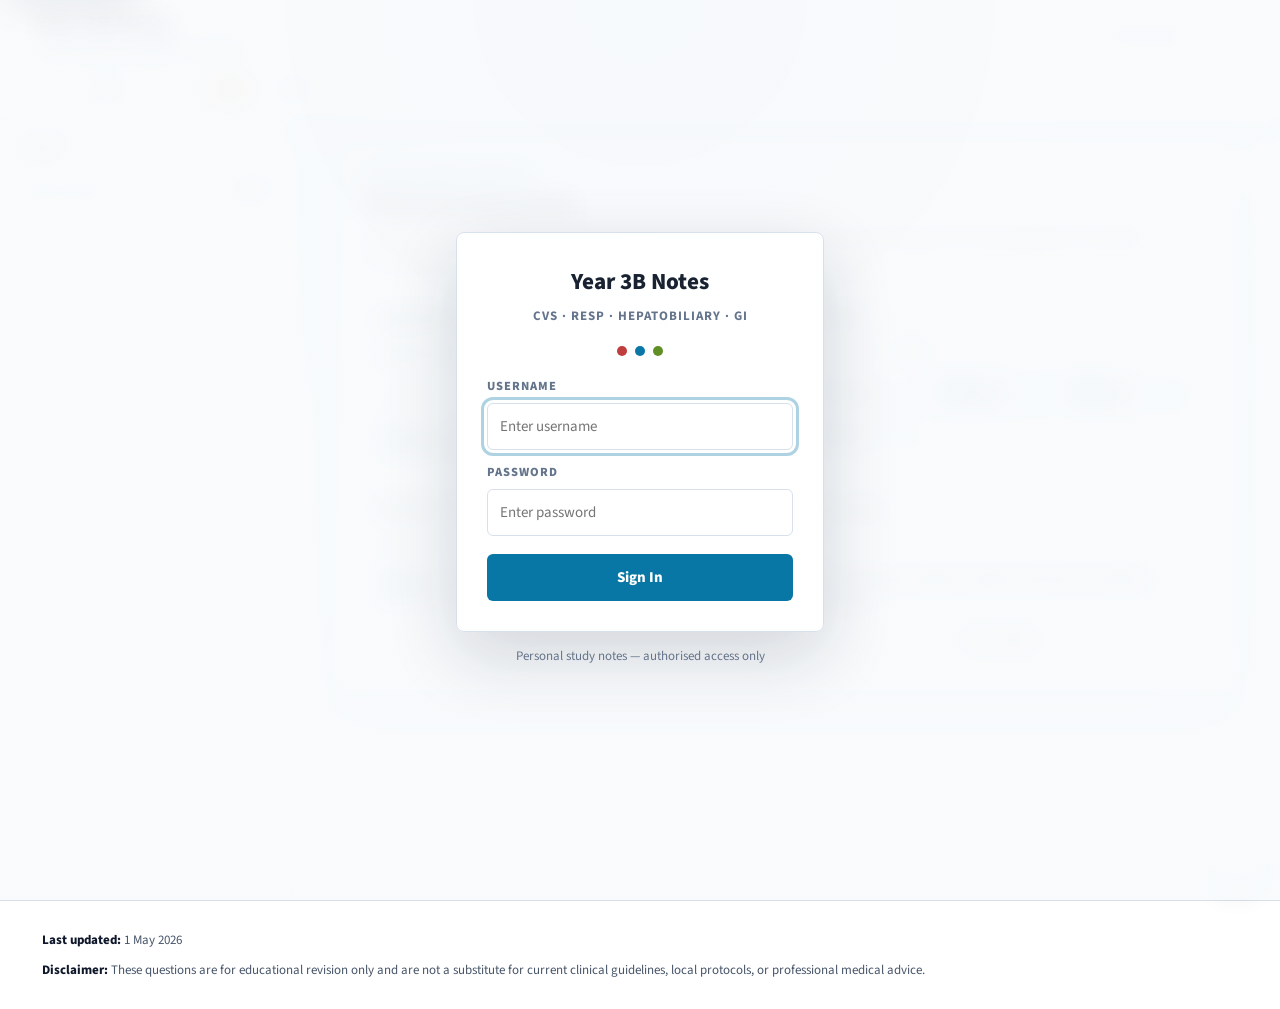
==== mcq.html @ 081b3377 "New version" ====
<!doctype html>
<html lang="en">
  <head>
    <meta charset="utf-8" />
    <meta content="width=device-width, initial-scale=1" name="viewport" />
    <meta
      content="Year 3B PBL MCQ question bank with system-based review and explanations."
      name="description"
    />
    <title>Year 3B Core Conditions MCQs</title>
    <link href="https://fonts.googleapis.com" rel="preconnect" />
    <link crossorigin href="https://fonts.gstatic.com" rel="preconnect" />
    <link
      href="https://fonts.googleapis.com/css2?family=Inter:wght@400;500;600;700;800&amp;family=Source+Sans+3:wght@400;500;600;700&amp;family=JetBrains+Mono:wght@500;600&amp;display=swap"
      rel="stylesheet"
    />
    <script>
      (() => {
        try {
          const savedTheme = localStorage.getItem("pbl_theme_choice");
          const systemTheme =
            typeof window.matchMedia === "function" &&
            window.matchMedia("(prefers-color-scheme: dark)").matches
              ? "dark"
              : "light";
          document.documentElement.dataset.theme =
            savedTheme === "light" || savedTheme === "dark"
              ? savedTheme
              : systemTheme;
        } catch (_) {
          document.documentElement.dataset.theme = "light";
        }
      })();
    </script>
    <link href="assets/css/styles.css" rel="stylesheet" />
    <script defer src="assets/js/app.js"></script>
    <script defer src="data/question-banks/question-banks.js"></script>
    <script defer src="assets/js/mcq.js"></script>
  </head>
  <body class="site-body mcq-page" id="top">
    <a class="skip-link" href="#main-content"> Skip to content </a>
    <div aria-label="Login" aria-modal="true" id="login-overlay" role="dialog">
      <div class="login-shell">
        <div class="login-card">
          <div class="login-logo">
            <span class="title"> Year 3B Notes </span>
            <span class="sub">
              CVS &middot; Resp &middot; Hepatobiliary &middot; GI
            </span>
          </div>
          <div class="login-dots">
            <div class="login-dot cvs"></div>
            <div class="login-dot resp"></div>
            <div class="login-dot hep"></div>
          </div>
          <div class="login-field">
            <label for="login-id"> Username </label>
            <input
              autocomplete="username"
              autofocus
              id="login-id"
              placeholder="Enter username"
              type="text"
            />
          </div>
          <div class="login-field">
            <label for="login-pw"> Password </label>
            <input
              autocomplete="current-password"
              id="login-pw"
              placeholder="Enter password"
              type="password"
            />
          </div>
          <button class="login-btn" type="button">Sign In</button>
          <div aria-live="polite" class="login-error" id="login-error">
            Incorrect username or password
          </div>
        </div>
        <p class="login-note">
          Personal study notes &mdash; authorised access only
        </p>
      </div>
    </div>
    <header aria-label="Site header" class="masthead" role="banner">
      <div class="masthead-row1">
        <button
          aria-controls="mcqNav"
          aria-expanded="false"
          aria-label="Toggle navigation"
          class="hamburger"
          type="button"
        >
          <span class="hamburger-lines" aria-hidden="true"></span>
        </button>
        <div class="masthead-title-block">
          <h1 class="masthead-title">Year 3B MCQs</h1>
          <p class="masthead-sub">Core condition question bank</p>
        </div>
        <nav
          aria-label="MCQ system shortcuts unavailable"
          class="toc-bar toc-bar-disabled"
        >
          <span aria-disabled="true" class="toc-btn cvs is-disabled">CVS</span>
          <span aria-disabled="true" class="toc-btn resp is-disabled"
            >Resp</span
          >
          <span aria-disabled="true" class="toc-btn hep is-disabled"
            >Hepatobiliary</span
          >
          <span aria-disabled="true" class="toc-btn gi is-disabled">GI</span>
        </nav>
      </div>
      <div class="masthead-row2">
        <div aria-label="Font size controls" class="font-size-controls">
          <button
            aria-label="Decrease font size"
            class="expand-btn font-size-btn"
            id="fontDecreaseBtn"
            title="Decrease font size"
            type="button"
          >
            A-
          </button>
          <span aria-live="polite" class="font-size-value" id="fontSizeValue">
            100%
          </span>
          <button
            aria-label="Increase font size"
            class="expand-btn font-size-btn"
            id="fontIncreaseBtn"
            title="Increase font size"
            type="button"
          >
            A+
          </button>
        </div>
        <div class="filter-divider"></div>
        <div aria-label="Theme controls" class="theme-controls" role="group">
          <button
            aria-pressed="false"
            class="expand-btn theme-btn"
            data-theme-choice="light"
            type="button"
          >
            Light
          </button>
          <button
            aria-pressed="false"
            class="expand-btn theme-btn"
            data-theme-choice="dark"
            type="button"
          >
            Dark
          </button>
        </div>
      </div>
    </header>
    <div aria-hidden="true" class="sidebar-overlay" id="sidebarOverlay"></div>
    <div class="page-wrap">
      <nav aria-label="MCQ navigation" class="sidebar" id="mcqNav">
        <div class="sidebar-section">Study</div>
        <a class="sidebar-link quiz" href="index.html">
          Back to Notes
          <span class="badge r3"> Notes </span>
        </a>
      </nav>
      <main
        aria-label="MCQ question bank"
        class="content mcq-content"
        id="main-content"
        tabindex="-1"
      >
        <section class="mcq-hero mcq-setup-panel" id="mcq-top" tabindex="-1">
          <p class="eyebrow">System-based practice</p>
          <h2>MCQ Question Bank</h2>
          <p class="mcq-hero-text">
            Build a focused set from one or more question banks, choose the
            systems, then work through one clinical vignette at a time with
            immediate feedback.
          </p>
          <div class="mcq-builder" aria-label="Quiz builder">
            <div class="mcq-builder-block">
              <div class="mcq-builder-heading">
                <h3>Question Banks</h3>
                <span id="qbDefaultNote"></span>
              </div>
              <div class="mcq-bank-tools">
                <label class="mcq-bank-search" for="qbSearchInput">
                  <span>Search banks</span>
                  <input
                    id="qbSearchInput"
                    placeholder="Search QB_V, date, title..."
                    type="search"
                  />
                </label>
              </div>
              <div class="mcq-builder-actions mcq-bank-actions">
                <button
                  class="expand-btn"
                  id="selectLatestBanksBtn"
                  type="button"
                >
                  Latest 7
                </button>
                <button
                  class="expand-btn"
                  id="sortBanksByDateBtn"
                  type="button"
                >
                  Date: Newest
                </button>
                <button class="expand-btn" id="selectAllBanksBtn" type="button">
                  Select All
                </button>
                <button class="expand-btn" id="clearBanksBtn" type="button">
                  Clear
                </button>
              </div>
              <div class="mcq-choice-grid mcq-bank-list" id="qbList"></div>
            </div>
            <div class="mcq-builder-block">
              <div class="mcq-builder-heading">
                <h3>Systems</h3>
              </div>
              <div class="mcq-builder-actions mcq-system-actions">
                <button
                  class="expand-btn"
                  id="selectAllSystemsBtn"
                  type="button"
                >
                  Select All
                </button>
                <button class="expand-btn" id="clearSystemsBtn" type="button">
                  Clear
                </button>
              </div>
              <div
                class="mcq-choice-grid systems mcq-system-list"
                id="systemList"
              ></div>
            </div>
            <div class="mcq-builder-block">
              <div class="mcq-builder-heading">
                <h3>Revision Tier</h3>
              </div>
              <div class="mcq-builder-actions mcq-rank-actions">
                <button class="expand-btn" id="selectAllRanksBtn" type="button">
                  Select All
                </button>
                <button class="expand-btn" id="clearRanksBtn" type="button">
                  Clear
                </button>
              </div>
              <div class="mcq-choice-grid mcq-rank-list" id="rankList"></div>
            </div>
            <div class="mcq-builder-block mcq-builder-run">
              <label class="mcq-count-field" for="questionCountInput">
                <span>Questions</span>
                <input id="questionCountInput" min="1" step="1" type="number" />
              </label>
              <p class="mcq-builder-status" id="quizBuilderStatus"></p>
              <div class="mcq-run-actions">
                <button
                  class="expand-btn mcq-primary-action"
                  id="generateQuizBtn"
                  type="button"
                >
                  Generate Quiz
                </button>
              </div>
            </div>
          </div>
        </section>
        <section class="mcq-quiz-panel" hidden id="mcqQuizPanel" tabindex="-1">
          <div class="mcq-quiz-toolbar">
            <div>
              <p class="eyebrow">Active quiz</p>
              <h2>Quiz Workspace</h2>
            </div>
            <button class="expand-btn" disabled id="stopReviewBtn" type="button">
              Stop &amp; Review
            </button>
          </div>
          <section
            aria-live="polite"
            class="mcq-review-summary"
            hidden
            id="reviewSummary"
            tabindex="-1"
          ></section>
          <div class="mcq-system-stack" id="mcqQuestionRoot"></div>
        </section>
      </main>
    </div>
    <footer class="site-footer" role="contentinfo">
      <p class="u-style-089">
        <strong class="u-style-090"> Last updated: </strong>
        1 May 2026
      </p>
      <p class="u-style-091">
        <strong class="u-style-090"> Disclaimer: </strong>
        These questions are for educational revision only and are not a
        substitute for current clinical guidelines, local protocols, or
        professional medical advice.
      </p>
    </footer>
    <a
      aria-label="Back to top"
      class="scroll-top"
      href="#top"
      title="Back to top"
    >
      &uarr;
    </a>
  </body>
</html>
---- assets/css/styles.css ----
/* =========================================================
   PBL CORE CONDITIONS — MANAGED DESIGN SYSTEM
   Edit the variables in section 01 first. The rest of the file
   uses those tokens so font sizes, spacing and colours stay consistent.
   ========================================================= */

/* =========================================================
   01. DESIGN TOKENS
   Change these values to adjust the whole website.
   ========================================================= */
:root {
  color-scheme: dark;

  /* Page colours */
  --bg: #0b1118;
  --bg-soft: #111923;
  --surface: #141d28;
  --surface-raised: #1b2633;
  --surface-hover: #233143;
  --surface-muted: #0f1720;
  --border: #2a3748;
  --border-strong: #46566a;

  /* Text colours */
  --text: #f6f8fb;
  --text-soft: #e2e8f0;
  --text-muted: #aeb9c9;
  --text-muted-head: #dce4ef;
  --text-faint: #8793a4;
  --muted: var(--text-muted);

  /* System colours */
  --accent-cvs: #ff6b6b;
  --accent-resp: #5ec9f3;
  --accent-hep: #b7f05a;
  --accent-gi: #ff9f55;
  --accent-purple: #b99cff;

  /* Rank colours */
  --accent-r1: #5fe184;
  --accent-r2: #f2c15f;
  --accent-r3: #bbc5d4;

  /* Learning-box colours */
  --highlight: #ffe066;
  --info: #8bd7ff;
  --cyan: #67dcff;
  --rose: #ffa0ad;
  --green: #77d67b;
  --green-soft: #9adf9e;
  --amber: #ffd166;
  --amber-muted: #d8bb5e;
  --danger: #ff7b7b;

  /* Transparent fills */
  --tag-bg: rgba(95, 225, 132, 0.14);
  --tag2-bg: rgba(242, 193, 95, 0.14);
  --tag3-bg: rgba(187, 197, 212, 0.14);
  --focus-ring: rgba(94, 201, 243, 0.36);

  /* Typography */
  --font-sans:
    "Inter", "Source Sans 3", system-ui, -apple-system, BlinkMacSystemFont,
    "Segoe UI", sans-serif;
  --font-reading: "Source Sans 3", "Inter", system-ui, sans-serif;
  --font-mono: "JetBrains Mono", ui-monospace, SFMono-Regular, Menlo, monospace;

  --fs-body: 15px;
  --fs-text: 14px;
  --fs-table: 13px;
  --fs-meta: 13px;
  --fs-small: 12px;
  --fs-label: 11px;
  --fs-badge: 10px;
  --fs-badge-sm: 8px;
  --fs-card-title: 18px;
  --fs-masthead-title: 24px;
  --fs-system-title: clamp(24px, 3vw, 34px);

  /* Aliases used by legacy/generated utility classes */
  --font-body: var(--fs-body);
  --font-sidebar: var(--fs-meta);
  --font-card-title: var(--fs-card-title);
  --font-card-text: var(--fs-text);
  --font-card-p: var(--fs-text);
  --font-label: var(--fs-label);
  --font-small: var(--fs-small);
  --font-meta: var(--fs-meta);

  /* Spacing and shape */
  --space-1: 4px;
  --space-2: 8px;
  --space-3: 12px;
  --space-4: 16px;
  --space-5: 20px;
  --space-6: 24px;
  --space-8: 32px;
  --radius-sm: 6px;
  --radius-md: 8px;
  --radius-lg: 8px;

  --line-body: 1.7;
  --line-compact: 1.45;
  --shadow-soft: 0 16px 36px rgba(0, 0, 0, 0.22);
  --masthead-height: 112px;
}

.expand-btn.control-link {
  display: inline-flex;
  align-items: center;
  justify-content: center;
  text-decoration: none;
  white-space: nowrap;
}

/* =========================================================
   18. MCQ QUESTION BANK
   Separate practice page with grouped questions and review states.
   ========================================================= */
.toc-btn.quiz {
  border-color: rgba(185, 156, 255, 0.55);
  color: var(--accent-purple);
  background: rgba(185, 156, 255, 0.09);
}

.toc-btn.quiz:hover {
  border-color: rgba(185, 156, 255, 0.72);
}

.sidebar-link.quiz:hover,
.sidebar-link.quiz.active,
.sidebar-link.quiz[aria-current="true"] {
  border-left-color: var(--accent-purple);
}

.mcq-content {
  width: min(100%, 1180px);
  max-width: 1180px;
}

.mcq-page .toc-bar-disabled .toc-btn {
  cursor: default;
  opacity: 0.62;
  pointer-events: none;
}

.mcq-page .toc-bar-disabled .toc-btn:hover {
  transform: none;
  background: #ffffff;
  color: var(--text-muted);
}

.mcq-setup-panel[hidden],
.mcq-quiz-panel[hidden] {
  display: none;
}

.mcq-quiz-panel {
  margin-top: 0;
}

.mcq-quiz-toolbar {
  display: flex;
  align-items: center;
  justify-content: space-between;
  gap: 16px;
  margin: 0 0 16px;
  padding: 16px 0 14px;
  border-bottom: 1px solid var(--border);
}

.mcq-quiz-toolbar h2 {
  margin: 0;
  color: var(--text);
  font-size: 24px;
  line-height: 1.16;
  font-weight: 850;
}

.mcq-hero,
.mcq-review-summary {
  margin: 0 0 22px;
  padding: 20px;
  border: 1px solid var(--border);
  border-radius: var(--radius-lg);
  background: var(--surface);
  box-shadow: var(--shadow-soft);
}

.mcq-hero h2,
.mcq-review-summary h2 {
  margin: 0;
  color: var(--text);
  font-size: 24px;
  line-height: 1.16;
  font-weight: 850;
  letter-spacing: 0;
}

.mcq-hero-text,
.mcq-summary-detail {
  max-width: 820px;
  margin: 8px 0 0;
  color: var(--text-soft);
  font-size: var(--fs-text);
  line-height: var(--line-body);
}

.mcq-builder {
  display: grid;
  grid-template-columns: minmax(0, 1fr) minmax(0, 1fr);
  gap: 12px;
  margin-top: 18px;
}

.mcq-builder-block {
  padding: 14px;
  border: 1px solid var(--border);
  border-radius: var(--radius-md);
  background: var(--surface-muted);
}

.mcq-builder-heading {
  display: flex;
  flex-wrap: wrap;
  gap: 8px;
  align-items: baseline;
  justify-content: space-between;
  margin-bottom: 10px;
}

.mcq-builder-heading h3 {
  margin: 0;
  color: var(--text);
  font-size: var(--fs-meta);
  line-height: 1.25;
  font-weight: 850;
}

.mcq-builder-heading span {
  color: var(--accent-purple);
  font-size: var(--fs-small);
  font-weight: 800;
}

.mcq-builder-actions,
.mcq-run-actions {
  display: flex;
  flex-wrap: wrap;
  gap: 8px;
  margin-bottom: 10px;
}

.mcq-bank-tools {
  display: flex;
  align-items: center;
  margin-bottom: 10px;
}

.mcq-bank-search {
  display: grid;
  grid-template-columns: auto minmax(0, 1fr);
  gap: 8px;
  align-items: center;
  width: 100%;
  max-width: 520px;
}

.mcq-bank-search span {
  color: var(--text-muted);
  font-size: var(--fs-label);
  font-weight: 850;
  letter-spacing: 1px;
  text-transform: uppercase;
  white-space: nowrap;
}

.mcq-bank-search input {
  width: 100%;
  height: 32px;
  min-height: 32px;
  padding: 5px 10px;
  border: 1px solid var(--border);
  border-radius: var(--radius-sm);
  background: var(--surface);
  color: var(--text);
  font-size: var(--fs-small);
  outline: none;
}

.mcq-bank-search input:focus {
  border-color: var(--accent-resp);
  box-shadow: 0 0 0 3px rgba(94, 201, 243, 0.12);
}

.mcq-builder .expand-btn {
  min-height: 32px;
  padding: 5px 10px;
}

.mcq-choice-grid {
  display: grid;
  grid-template-columns: repeat(auto-fit, minmax(170px, 1fr));
  gap: 8px;
}

.mcq-bank-list {
  max-height: 360px;
  grid-template-columns: repeat(auto-fill, minmax(122px, 1fr));
  align-content: start;
  overflow-y: auto;
  padding-right: 4px;
}

.mcq-system-list {
  max-height: 360px;
  grid-template-columns: repeat(auto-fit, minmax(96px, 1fr));
  overflow-y: auto;
  padding-right: 4px;
}

.mcq-rank-list {
  max-height: 174px;
  grid-template-columns: repeat(auto-fit, minmax(86px, 1fr));
  overflow-y: auto;
  padding-right: 4px;
}

.mcq-bank-list::-webkit-scrollbar,
.mcq-system-list::-webkit-scrollbar,
.mcq-rank-list::-webkit-scrollbar {
  width: 6px;
}

.mcq-bank-list::-webkit-scrollbar-thumb,
.mcq-system-list::-webkit-scrollbar-thumb,
.mcq-rank-list::-webkit-scrollbar-thumb {
  border-radius: 999px;
  background: var(--border);
}

.mcq-empty-bank-message {
  margin: 0;
  padding: 14px;
  border: 1px dashed var(--border);
  border-radius: var(--radius-sm);
  color: var(--text-muted);
  font-size: var(--fs-small);
  text-align: center;
}

.mcq-choice-chip {
  display: grid;
  grid-template-columns: auto minmax(0, 1fr);
  gap: 9px;
  align-items: start;
  min-height: 54px;
  padding: 10px;
  border: 1px solid var(--border);
  border-radius: var(--radius-sm);
  background: rgba(255, 255, 255, 0.035);
  color: var(--text-soft);
  cursor: pointer;
}

.mcq-bank-list .mcq-choice-chip {
  min-height: 34px;
  gap: 6px;
  align-items: center;
  padding: 5px 7px;
}

.mcq-bank-list .mcq-choice-chip input {
  width: 14px;
  height: 14px;
  margin-top: 0;
}

.mcq-bank-list .mcq-choice-chip span {
  display: flex;
  flex-wrap: wrap;
  gap: 1px 5px;
  align-items: baseline;
}

.mcq-bank-list .mcq-choice-chip strong {
  font-size: var(--fs-small);
  line-height: 1.1;
}

.mcq-bank-list .mcq-choice-chip small,
.mcq-bank-list .mcq-choice-chip em {
  font-size: 10px;
  line-height: 1;
}

.mcq-system-list .mcq-choice-chip,
.mcq-rank-list .mcq-choice-chip {
  min-height: 34px;
  gap: 6px;
  align-items: center;
  padding: 6px 7px;
}

.mcq-system-list .mcq-choice-chip input,
.mcq-rank-list .mcq-choice-chip input {
  width: 14px;
  height: 14px;
  margin-top: 0;
}

.mcq-system-list .mcq-choice-chip span,
.mcq-rank-list .mcq-choice-chip span {
  display: flex;
  flex-wrap: wrap;
  gap: 2px 5px;
  align-items: baseline;
}

.mcq-system-list .mcq-choice-chip strong,
.mcq-rank-list .mcq-choice-chip strong {
  font-size: var(--fs-small);
  line-height: 1.1;
}

.mcq-system-list .mcq-choice-chip small,
.mcq-rank-list .mcq-choice-chip small {
  font-size: 10px;
  line-height: 1;
}

.mcq-choice-chip:hover,
.mcq-choice-chip.is-selected {
  border-color: var(--border-strong);
  background: var(--surface-hover);
}

.mcq-choice-chip.cvs.is-selected {
  border-color: rgba(255, 107, 107, 0.6);
}

.mcq-choice-chip.resp.is-selected {
  border-color: rgba(94, 201, 243, 0.6);
}

.mcq-choice-chip.hep.is-selected {
  border-color: rgba(183, 240, 90, 0.6);
}

.mcq-choice-chip.gi.is-selected {
  border-color: rgba(255, 159, 85, 0.6);
}

.mcq-choice-chip.neutral.is-selected {
  border-color: rgba(185, 156, 255, 0.58);
}

.mcq-choice-chip.r1.is-selected {
  border-color: rgba(22, 130, 74, 0.54);
}

.mcq-choice-chip.r2.is-selected {
  border-color: rgba(166, 105, 8, 0.54);
}

.mcq-choice-chip.r3.is-selected {
  border-color: rgba(95, 111, 134, 0.54);
}

.mcq-choice-chip input {
  width: 16px;
  height: 16px;
  margin-top: 3px;
  accent-color: var(--accent-resp);
}

.mcq-choice-chip span {
  display: grid;
  gap: 2px;
  min-width: 0;
}

.mcq-choice-chip strong {
  font-size: var(--fs-meta);
  line-height: 1.2;
}

.mcq-choice-chip small,
.mcq-choice-chip em {
  color: var(--text-muted);
  font-size: var(--fs-small);
  font-style: normal;
  line-height: 1.25;
}

.mcq-choice-chip em {
  color: var(--accent-purple);
  font-weight: 800;
}

.mcq-system-code {
  font-weight: 800;
  line-height: 1;
  white-space: nowrap;
}

.mcq-system-code.cvs {
  color: var(--accent-cvs);
}

.mcq-system-code.resp {
  color: var(--accent-resp);
}

.mcq-system-code.hep {
  color: var(--accent-hep);
}

.mcq-system-code.gi {
  color: var(--accent-gi);
}

.mcq-system-code.neutral {
  color: var(--accent-purple);
}

.mcq-rank-code {
  font-family: var(--font-mono);
  font-weight: 850;
  line-height: 1;
  white-space: nowrap;
}

.mcq-rank-code.r1 {
  color: var(--accent-r1);
}

.mcq-rank-code.r2 {
  color: var(--accent-r2);
}

.mcq-rank-code.r3 {
  color: var(--accent-r3);
}

.mcq-builder-run {
  display: flex;
  flex-direction: column;
  gap: 12px;
}

.mcq-count-field {
  display: grid;
  gap: 4px;
}

.mcq-count-field span {
  color: var(--text-muted);
  font-size: var(--fs-label);
  font-weight: 850;
  letter-spacing: 1px;
  text-transform: uppercase;
}

.mcq-count-field input {
  width: 100%;
  height: 32px;
  min-height: 32px;
  padding: 5px 10px;
  border: 1px solid var(--border);
  border-radius: var(--radius-sm);
  background: var(--surface);
  color: var(--text);
  font-size: var(--fs-small);
}

.mcq-run-actions {
  margin-top: auto;
  margin-bottom: 0;
}

.mcq-run-actions .mcq-primary-action {
  width: 100%;
  justify-content: center;
}

.mcq-builder-status {
  margin: 0;
  color: var(--text-muted);
  font-size: var(--fs-small);
  font-weight: 750;
}

.mcq-jump-grid {
  display: grid;
  grid-template-columns: repeat(4, minmax(0, 1fr));
  gap: 10px;
  margin-top: 16px;
}

.mcq-jump-card {
  display: grid;
  gap: 3px;
  min-height: 76px;
  padding: 14px;
  border: 1px solid var(--border);
  border-radius: var(--radius-md);
  background: rgba(255, 255, 255, 0.035);
  text-decoration: none;
  transition:
    background 0.18s ease,
    border-color 0.18s ease,
    transform 0.18s ease;
}

.mcq-jump-card:hover {
  transform: translateY(-1px);
  border-color: var(--border-strong);
  background: var(--surface-hover);
}

.mcq-jump-card span,
.mcq-system-eyebrow,
.mcq-card-meta {
  margin: 0;
  color: var(--text-muted);
  font-size: var(--fs-label);
  font-weight: 850;
  letter-spacing: 1px;
  line-height: var(--line-compact);
  text-transform: uppercase;
}

.mcq-jump-card strong {
  color: var(--text);
  font-size: var(--fs-meta);
  line-height: 1.25;
}

.mcq-jump-card.cvs span {
  color: var(--accent-cvs);
}

.mcq-jump-card.resp span {
  color: var(--accent-resp);
}

.mcq-jump-card.hep span {
  color: var(--accent-hep);
}

.mcq-jump-card.gi span {
  color: var(--accent-gi);
}

.mcq-review-summary[hidden] {
  display: none;
}

.mcq-summary-score {
  margin: 8px 0 0;
  color: var(--highlight);
  font-family: var(--font-mono);
  font-size: 20px;
  font-weight: 850;
}

.mcq-summary-grid {
  display: grid;
  grid-template-columns: repeat(4, minmax(0, 1fr));
  gap: 10px;
  margin-top: 16px;
}

.mcq-summary-pill {
  display: flex;
  align-items: center;
  justify-content: space-between;
  gap: 12px;
  min-height: 48px;
  padding: 10px 12px;
  border: 1px solid var(--border);
  border-radius: var(--radius-md);
  background: rgba(255, 255, 255, 0.035);
}

.mcq-summary-pill span {
  color: var(--text-muted);
  font-size: var(--fs-label);
  font-weight: 850;
  letter-spacing: 1px;
}

.mcq-summary-pill strong {
  font-family: var(--font-mono);
  font-size: var(--fs-meta);
}

.mcq-summary-pill.cvs strong {
  color: var(--accent-cvs);
}

.mcq-summary-pill.resp strong {
  color: var(--accent-resp);
}

.mcq-summary-pill.hep strong {
  color: var(--accent-hep);
}

.mcq-summary-pill.gi strong {
  color: var(--accent-gi);
}

.mcq-system-section {
  margin: 18px 0 0;
  scroll-margin-top: calc(var(--masthead-height) + 18px);
}

.mcq-system-heading {
  display: flex;
  align-items: center;
  gap: 12px;
  margin: 0 0 14px;
  padding: 18px 0 14px;
  border-bottom: 1px solid var(--border);
}

.mcq-system-title {
  margin: 2px 0 0;
  font-size: var(--fs-system-title);
  line-height: 1.1;
  font-weight: 850;
  letter-spacing: 0;
}

.mcq-system-title.cvs {
  color: var(--accent-cvs);
}

.mcq-system-title.resp {
  color: var(--accent-resp);
}

.mcq-system-title.hep {
  color: var(--accent-hep);
}

.mcq-system-title.gi {
  color: var(--accent-gi);
}

.mcq-card {
  margin-bottom: 14px;
  padding: 18px;
  border: 1px solid var(--border);
  border-radius: var(--radius-lg);
  background: var(--surface);
  box-shadow: 0 8px 24px rgba(15, 23, 42, 0.06);
  transition:
    border-color 0.18s ease,
    box-shadow 0.18s ease;
}

.mcq-card.is-correct {
  border-color: rgba(110, 225, 145, 0.54);
}

.mcq-card.is-incorrect {
  border-color: rgba(255, 137, 137, 0.54);
}

.mcq-card-meta {
  display: flex;
  flex-wrap: wrap;
  gap: 8px 12px;
  align-items: center;
}

.mcq-meta-tag {
  display: inline-flex;
  align-items: center;
  min-height: 24px;
  padding: 4px 8px;
  border: 1px solid var(--border);
  border-radius: var(--radius-sm);
  background: rgba(255, 255, 255, 0.04);
}

.mcq-system-tag.cvs {
  border-color: rgba(255, 107, 107, 0.46);
  color: var(--accent-cvs);
}

.mcq-system-tag.resp {
  border-color: rgba(94, 201, 243, 0.46);
  color: var(--accent-resp);
}

.mcq-system-tag.hep {
  border-color: rgba(183, 240, 90, 0.46);
  color: var(--accent-hep);
}

.mcq-system-tag.gi {
  border-color: rgba(255, 159, 85, 0.46);
  color: var(--accent-gi);
}

.mcq-system-tag.neutral {
  border-color: rgba(185, 156, 255, 0.46);
  color: var(--accent-purple);
}

.mcq-question-tag,
.mcq-bank-tag,
.mcq-disease-tag {
  color: var(--text-muted);
}

.mcq-rank-tag.r1 {
  border-color: rgba(22, 130, 74, 0.42);
}

.mcq-rank-tag.r2 {
  border-color: rgba(166, 105, 8, 0.42);
}

.mcq-rank-tag.r3 {
  border-color: rgba(95, 111, 134, 0.42);
}

.mcq-summary-pill .mcq-system-code.cvs {
  color: var(--accent-cvs);
}

.mcq-summary-pill .mcq-system-code.resp {
  color: var(--accent-resp);
}

.mcq-summary-pill .mcq-system-code.hep {
  color: var(--accent-hep);
}

.mcq-summary-pill .mcq-system-code.gi {
  color: var(--accent-gi);
}

.mcq-summary-pill .mcq-system-code.neutral {
  color: var(--accent-purple);
}

.mcq-incorrect-tags {
  margin-top: 18px;
}

.mcq-incorrect-tags h3 {
  margin: 0 0 10px;
  color: var(--text);
  font-size: var(--fs-meta);
  line-height: 1.25;
  font-weight: 850;
}

.mcq-incorrect-tag-list {
  display: flex;
  flex-wrap: wrap;
  gap: 8px;
}

.mcq-incorrect-tag-list p {
  margin: 0;
  color: var(--text-muted);
  font-size: var(--fs-small);
  font-weight: 750;
}

.mcq-incorrect-tag {
  display: inline-flex;
  align-items: center;
  gap: 7px;
  min-height: 32px;
  padding: 6px 9px;
  border: 1px solid var(--border);
  border-radius: var(--radius-sm);
  background: var(--surface-muted);
  color: inherit;
  cursor: pointer;
  font: inherit;
  text-align: left;
}

.mcq-incorrect-tag:hover,
.mcq-incorrect-tag:focus-visible {
  border-color: rgba(102, 204, 244, 0.58);
  background: rgba(102, 204, 244, 0.12);
}

.mcq-incorrect-tag:focus-visible {
  outline: 3px solid rgba(94, 201, 243, 0.22);
  outline-offset: 2px;
}

.mcq-incorrect-tag strong {
  color: var(--text);
  font-size: var(--fs-small);
  line-height: 1.15;
}

.mcq-incorrect-tag em {
  color: var(--danger);
  font-family: var(--font-mono);
  font-size: 10px;
  font-style: normal;
  font-weight: 850;
}

body.mcq-note-modal-open {
  overflow: hidden;
}

.mcq-note-modal[hidden] {
  display: none;
}

.mcq-note-modal {
  position: fixed;
  inset: 0;
  z-index: 5000;
  display: grid;
  place-items: center;
  padding: 24px;
}

.mcq-note-modal-backdrop {
  position: absolute;
  inset: 0;
  border: 0;
  background: rgba(15, 23, 42, 0.64);
  cursor: pointer;
}

.mcq-note-modal-panel {
  position: relative;
  display: flex;
  width: min(1080px, calc(100vw - 32px));
  max-height: min(86vh, 920px);
  overflow: hidden;
  flex-direction: column;
  border: 1px solid rgba(148, 163, 184, 0.34);
  border-radius: var(--radius-md);
  background: var(--surface);
  box-shadow: 0 24px 70px rgba(15, 23, 42, 0.28);
}

.mcq-note-modal-panel:focus {
  outline: none;
}

.mcq-note-modal-header {
  display: flex;
  align-items: flex-start;
  justify-content: space-between;
  gap: 16px;
  padding: 18px 20px;
  border-bottom: 1px solid var(--border);
}

.mcq-note-modal-header h2 {
  margin: 0;
  color: var(--text);
  font-size: 22px;
  line-height: 1.2;
  font-weight: 850;
}

.mcq-note-modal-close {
  display: inline-flex;
  align-items: center;
  justify-content: center;
  width: 36px;
  height: 36px;
  flex: 0 0 auto;
  border: 1px solid var(--border);
  border-radius: var(--radius-sm);
  background: var(--surface-muted);
  color: var(--text);
  cursor: pointer;
  font-size: 18px;
  font-weight: 850;
  line-height: 1;
}

.mcq-note-modal-close:hover,
.mcq-note-modal-close:focus-visible {
  border-color: rgba(102, 204, 244, 0.58);
  background: rgba(102, 204, 244, 0.12);
}

.mcq-note-modal-body {
  overflow: auto;
  padding: 18px;
  background: var(--surface-muted);
}

.mcq-note-modal-message {
  margin: 0 0 14px;
  color: var(--text-soft);
  font-size: var(--fs-text);
  line-height: var(--line-body);
}

.mcq-note-modal-body .sections-grid:last-child,
.mcq-note-modal-body .hy-box:last-child,
.mcq-note-modal-body .cdria-box:last-child,
.mcq-note-modal-body .table-scroll:last-child {
  margin-bottom: 0;
}

.mcq-progress-meter {
  height: 7px;
  margin-top: 12px;
  overflow: hidden;
  border-radius: 999px;
  background: var(--surface-muted);
}

.mcq-progress-meter span {
  display: block;
  height: 100%;
  border-radius: inherit;
  background: linear-gradient(90deg, var(--accent-resp), var(--accent-purple));
}

.mcq-stem {
  margin: 10px 0 14px;
  color: var(--text);
  font-size: var(--fs-text);
  font-weight: 700;
  line-height: 1.6;
}

.mcq-options {
  display: grid;
  gap: 8px;
}

.mcq-option {
  display: grid;
  grid-template-columns: auto 30px minmax(0, 1fr);
  gap: 10px;
  align-items: start;
  min-height: 44px;
  padding: 10px 12px;
  border: 1px solid var(--border);
  border-radius: var(--radius-md);
  background: var(--surface-muted);
  color: var(--text-soft);
  cursor: pointer;
  line-height: 1.45;
  transition:
    background 0.18s ease,
    border-color 0.18s ease,
    color 0.18s ease;
}

.mcq-option:hover {
  border-color: var(--border-strong);
  background: var(--surface-hover);
}

.mcq-option.is-locked-option {
  cursor: default;
}

.mcq-nav-link.is-disabled {
  cursor: not-allowed;
  opacity: 0.48;
}

.mcq-option input {
  width: 17px;
  height: 17px;
  margin: 2px 0 0;
  accent-color: var(--accent-resp);
}

.mcq-option-letter {
  display: inline-flex;
  align-items: center;
  justify-content: center;
  width: 28px;
  height: 24px;
  border-radius: var(--radius-sm);
  background: rgba(255, 255, 255, 0.06);
  color: var(--text-muted-head);
  font-family: var(--font-mono);
  font-size: var(--fs-small);
  font-weight: 850;
}

.mcq-option-text {
  min-width: 0;
  font-size: var(--fs-text);
}

.mcq-option.is-selected-option {
  border-color: rgba(102, 204, 244, 0.58);
  background: rgba(102, 204, 244, 0.1);
}

.mcq-option.is-correct-option {
  border-color: rgba(110, 225, 145, 0.68);
  background: rgba(110, 225, 145, 0.12);
}

.mcq-option.is-wrong-option {
  border-color: rgba(255, 137, 137, 0.68);
  background: rgba(255, 137, 137, 0.1);
}

.mcq-feedback {
  margin-top: 14px;
  padding: 13px 14px;
  border: 1px solid var(--border);
  border-radius: var(--radius-md);
  background: rgba(255, 255, 255, 0.035);
  color: var(--text-soft);
  font-size: var(--fs-text);
  line-height: 1.55;
}

.mcq-feedback.is-correct {
  border-color: rgba(110, 225, 145, 0.32);
  background: rgba(110, 225, 145, 0.08);
}

.mcq-feedback.is-incorrect {
  border-color: rgba(255, 137, 137, 0.32);
  background: rgba(255, 137, 137, 0.07);
}

.mcq-feedback strong {
  margin-right: 4px;
  color: var(--text);
}

.mcq-feedback p {
  margin: 8px 0 0;
  color: var(--text-soft);
}

.mcq-card-actions {
  display: grid;
  grid-template-columns: auto minmax(0, 1fr) auto;
  gap: 10px;
  align-items: center;
  margin-top: 14px;
}

.mcq-card-actions .expand-btn:disabled {
  cursor: not-allowed;
  opacity: 0.48;
}

.mcq-finish-actions {
  grid-template-columns: repeat(2, minmax(0, 1fr));
}

.mcq-finish-actions .expand-btn {
  width: 100%;
  justify-content: center;
}

.mcq-primary-action {
  border-color: rgba(102, 204, 244, 0.62);
  background: rgba(102, 204, 244, 0.14);
  color: var(--text);
}

.mcq-action-status {
  margin: 0;
  color: var(--text-muted);
  font-size: var(--fs-small);
  font-weight: 750;
  line-height: 1.35;
  text-align: center;
}

.mcq-finish-card h2 {
  margin: 0;
  color: var(--text);
  font-size: 22px;
  line-height: 1.2;
  font-weight: 850;
}

.mcq-finish-card p {
  max-width: 760px;
  margin: 8px 0 0;
  color: var(--text-soft);
  font-size: var(--fs-text);
  line-height: var(--line-body);
}

@media (max-width: 980px) {
  .mcq-jump-grid,
  .mcq-summary-grid {
    grid-template-columns: repeat(2, minmax(0, 1fr));
  }
}

@media (max-width: 768px) {
  .mcq-note-modal {
    padding: 10px;
  }

  .mcq-note-modal-panel {
    width: calc(100vw - 20px);
    max-height: calc(100vh - 20px);
  }

  .mcq-note-modal-header {
    padding: 14px 16px;
  }

  .mcq-note-modal-body {
    padding: 14px;
  }

  .mcq-hero,
  .mcq-review-summary,
  .mcq-card {
    padding: 16px;
  }

  .mcq-quiz-toolbar {
    align-items: stretch;
    flex-direction: column;
  }

  .mcq-quiz-toolbar .expand-btn {
    width: 100%;
  }

  .mcq-builder {
    grid-template-columns: 1fr;
  }

  .mcq-option {
    grid-template-columns: auto 28px minmax(0, 1fr);
    gap: 8px;
    padding: 10px;
  }

  .mcq-card-actions {
    grid-template-columns: 1fr;
  }

  .mcq-card-actions .expand-btn {
    width: 100%;
  }

  .mcq-action-status {
    order: -1;
    text-align: left;
  }
}

@media (max-width: 520px) {
  .mcq-jump-grid,
  .mcq-summary-grid {
    grid-template-columns: 1fr;
  }

  .mcq-card-meta {
    display: grid;
    gap: 4px;
  }
}

/* =========================================================
   02. GLOBAL RESET AND BASE TEXT
   Keeps default text readable and consistent across all content.
   ========================================================= */
*,
*::before,
*::after {
  box-sizing: border-box;
}

html {
  scroll-behavior: smooth;
  scroll-padding-top: calc(var(--masthead-height) + 18px);
}

body {
  margin: 0;
  background: linear-gradient(180deg, #0b1118 0%, #0f1620 44%, #0b1118 100%);
  color: var(--text);
  font-family: var(--font-reading);
  font-size: var(--fs-body);
  line-height: var(--line-body);
  min-height: 100vh;
}

body.font-large {
  --fs-body: 16px;
  --fs-text: 15px;
  --fs-table: 14.5px;
  --fs-meta: 13px;
  --fs-card-title: 19px;
  --fs-masthead-title: 26px;
}

body.font-xlarge {
  --fs-body: 17px;
  --fs-text: 16px;
  --fs-table: 15.5px;
  --fs-meta: 14px;
  --fs-card-title: 20px;
  --fs-masthead-title: 28px;
}

a {
  color: inherit;
}

button,
input {
  font: inherit;
}

strong {
  font-weight: 750;
  color: var(--text);
}

img {
  max-width: 100%;
}

::selection {
  background: rgba(94, 201, 243, 0.32);
}

/* =========================================================
   03. ACCESSIBILITY AND SMALL UTILITIES
   Focus states, skip link and reusable spacing helpers.
   ========================================================= */
:focus-visible {
  outline: 3px solid var(--focus-ring);
  outline-offset: 2px;
}

.skip-link {
  position: fixed;
  top: 10px;
  left: 10px;
  z-index: 1000;
  transform: translateY(-160%);
  padding: 8px 12px;
  border-radius: var(--radius-sm);
  background: var(--text);
  color: var(--bg);
  font-weight: 800;
  text-decoration: none;
}

.skip-link:focus {
  transform: translateY(0);
}

.is-hidden {
  display: none !important;
}

.mt-14 {
  margin-top: 14px;
}
.mb-12 {
  margin-bottom: 12px;
}
.full-span {
  grid-column: 1 / -1;
}

/* =========================================================
   04. LOGIN OVERLAY
   Uses named classes instead of inline styles.
   ========================================================= */
#login-overlay {
  position: fixed;
  inset: 0;
  z-index: 999;
  display: grid;
  place-items: center;
  padding: var(--space-6);
  background: rgba(10, 15, 22, 0.96);
  backdrop-filter: blur(12px);
}

#login-overlay.is-hidden {
  display: none;
}

.login-shell {
  display: flex;
  flex-direction: column;
  align-items: center;
  width: 100%;
  max-width: 380px;
  padding: 0 var(--space-4);
}

.login-card {
  width: 100%;
  padding: 28px;
  border: 1px solid var(--border);
  border-radius: var(--radius-lg);
  background: linear-gradient(
    180deg,
    rgba(27, 38, 51, 0.98),
    rgba(20, 29, 40, 0.98)
  );
  box-shadow: var(--shadow-soft);
}

.login-logo {
  display: grid;
  gap: 4px;
  margin-bottom: 18px;
  text-align: center;
}

.login-logo .title {
  font-size: 22px;
  font-weight: 800;
  letter-spacing: 0.2px;
}

.login-logo .sub {
  color: var(--text-muted);
  font-size: var(--fs-small);
  font-weight: 700;
  letter-spacing: 1px;
  text-transform: uppercase;
}

.login-dots {
  display: flex;
  justify-content: center;
  gap: 8px;
  margin-bottom: 20px;
}

.login-dot {
  width: 10px;
  height: 10px;
  border-radius: 999px;
}

.login-dot.cvs {
  background: var(--accent-cvs);
}
.login-dot.resp {
  background: var(--accent-resp);
}
.login-dot.hep {
  background: var(--accent-hep);
}

.login-field {
  display: grid;
  gap: 6px;
  margin-top: 12px;
}

.login-field label {
  color: var(--text-muted);
  font-size: var(--fs-label);
  font-weight: 800;
  letter-spacing: 1px;
  text-transform: uppercase;
}

.login-field input {
  width: 100%;
  padding: 10px 12px;
  border: 1px solid var(--border);
  border-radius: var(--radius-sm);
  background: var(--surface-muted);
  color: var(--text);
}

.login-btn {
  width: 100%;
  margin-top: 18px;
  padding: 10px 14px;
  border: 1px solid rgba(94, 201, 243, 0.45);
  border-radius: var(--radius-sm);
  background: rgba(94, 201, 243, 0.14);
  color: var(--text);
  cursor: pointer;
  font-weight: 800;
}

.login-btn:hover {
  background: rgba(94, 201, 243, 0.22);
}

.login-error {
  display: none;
  margin-top: 10px;
  color: var(--danger);
  font-size: var(--fs-meta);
  font-weight: 700;
  text-align: center;
}

.login-error.show {
  display: block;
}

.login-note {
  margin: 14px 0 0;
  color: var(--text-muted);
  font-size: var(--fs-small);
  text-align: center;
}

/* =========================================================
   05. STICKY HEADER AND PRIMARY CONTROLS
   Search, rank filter and quick system buttons.
   ========================================================= */
.masthead {
  position: sticky;
  top: 0;
  z-index: 100;
  padding: 12px clamp(18px, 3vw, 34px);
  border-bottom: 1px solid var(--border);
  background: rgba(11, 17, 24, 0.94);
  backdrop-filter: blur(18px);
  box-shadow: 0 10px 26px rgba(0, 0, 0, 0.18);
}

.masthead-row1,
.masthead-row2 {
  display: flex;
  align-items: center;
  gap: var(--space-3);
}

.masthead-row1 {
  justify-content: space-between;
  margin-bottom: 9px;
}

.masthead-row2 {
  flex-wrap: wrap;
}

.masthead-title-block {
  min-width: 210px;
}

.masthead-title {
  margin: 0;
  color: var(--text);
  font-size: var(--fs-masthead-title);
  line-height: 1.08;
  font-weight: 850;
  letter-spacing: 0;
}

.masthead-sub {
  margin: 4px 0 0;
  color: var(--text-muted);
  font-size: var(--fs-small);
  font-weight: 800;
  letter-spacing: 1.1px;
  text-transform: uppercase;
}

.toc-bar {
  display: flex;
  flex-wrap: wrap;
  gap: 8px;
}

.toc-btn {
  display: inline-flex;
  align-items: center;
  gap: 8px;
  min-height: 32px;
  padding: 6px 12px;
  border: 1px solid var(--border);
  border-radius: var(--radius-sm);
  background: rgba(255, 255, 255, 0.03);
  color: var(--text-muted);
  font-size: var(--fs-badge);
  font-weight: 600;
  letter-spacing: 0.4px;
  text-decoration: none;
  text-transform: uppercase;
  transition:
    background 0.2s ease,
    border-color 0.2s ease,
    transform 0.2s ease;
}

.toc-btn:hover {
  transform: translateY(-1px);
  background: rgba(255, 255, 255, 0.055);
  color: var(--text);
}

.toc-btn.cvs {
  border-color: rgba(255, 107, 107, 0.55);
  color: var(--accent-cvs);
  background: rgba(255, 107, 107, 0.09);
}
.toc-btn.resp {
  border-color: rgba(94, 201, 243, 0.55);
  color: var(--accent-resp);
  background: rgba(94, 201, 243, 0.09);
}
.toc-btn.hep {
  border-color: rgba(183, 240, 90, 0.55);
  color: var(--accent-hep);
  background: rgba(183, 240, 90, 0.09);
}
.toc-btn.gi {
  border-color: rgba(255, 159, 85, 0.55);
  color: var(--accent-gi);
  background: rgba(255, 159, 85, 0.09);
}

.toc-btn.quiz {
  border-color: rgba(185, 156, 255, 0.55);
  color: var(--accent-purple);
  background: rgba(185, 156, 255, 0.09);
}

.search-wrap {
  position: relative;
  flex: 1 1 280px;
  max-width: 410px;
}

.search-wrap input {
  width: 100%;
  min-height: 38px;
  padding: 8px 38px 8px 38px;
  border: 1px solid var(--border);
  border-radius: var(--radius-md);
  background: rgba(27, 38, 51, 0.92);
  color: var(--text);
  font-size: var(--fs-meta);
  outline: none;
  transition:
    border-color 0.2s ease,
    box-shadow 0.2s ease;
}

.search-wrap input:focus {
  border-color: var(--accent-resp);
  box-shadow: 0 0 0 4px rgba(94, 201, 243, 0.12);
}

.search-wrap input::placeholder {
  color: var(--text-faint);
}

.search-wrap input[type="search"]::-webkit-search-decoration,
.search-wrap input[type="search"]::-webkit-search-cancel-button,
.search-wrap input[type="search"]::-webkit-search-results-button,
.search-wrap input[type="search"]::-webkit-search-results-decoration {
  display: none;
}

.search-wrap input[type="search"]::-ms-clear,
.search-wrap input[type="search"]::-ms-reveal {
  display: none;
  width: 0;
  height: 0;
}

.search-icon {
  position: absolute;
  left: 13px;
  top: 50%;
  width: 13px;
  height: 13px;
  border: 2px solid var(--text-muted);
  border-radius: 50%;
  transform: translateY(-50%);
  color: var(--text-muted);
  font-size: var(--fs-meta);
  pointer-events: none;
}

.search-icon::after {
  content: "";
  position: absolute;
  right: -5px;
  bottom: -4px;
  width: 7px;
  height: 2px;
  border-radius: 2px;
  background: var(--text-muted);
  transform: rotate(45deg);
  transform-origin: left center;
}

.search-clear {
  position: absolute;
  right: 8px;
  top: 50%;
  display: none;
  align-items: center;
  justify-content: center;
  width: 26px;
  height: 26px;
  transform: translateY(-50%);
  border: 0;
  border-radius: var(--radius-sm);
  background: transparent;
  color: var(--text-muted);
  cursor: pointer;
  font-size: var(--fs-meta);
  line-height: 1;
}

.search-clear.show {
  display: inline-flex;
}

.search-clear:hover {
  background: rgba(255, 255, 255, 0.08);
  color: var(--text);
}

.filter-bar {
  display: flex;
  align-items: center;
  gap: 6px;
}

.filter-label {
  color: var(--text-muted);
  font-size: var(--fs-label);
  font-weight: 850;
  letter-spacing: 1px;
  text-transform: uppercase;
}

.filter-btn,
.expand-btn {
  min-height: 32px;
  padding: 6px 12px;
  border: 1px solid var(--border);
  border-radius: var(--radius-sm);
  background: rgba(255, 255, 255, 0.02);
  color: var(--text-muted);
  cursor: pointer;
  font-size: var(--fs-small);
  font-weight: 800;
  letter-spacing: 0.2px;
  transition:
    background 0.2s ease,
    border-color 0.2s ease,
    color 0.2s ease;
}

.filter-btn:hover,
.expand-btn:hover {
  border-color: var(--border-strong);
  background: rgba(255, 255, 255, 0.06);
  color: var(--text);
}

.filter-btn.all.active,
.expand-btn.active {
  border-color: var(--border-strong);
  background: rgba(255, 255, 255, 0.08);
  color: var(--text);
  box-shadow: inset 0 1px 0 rgba(255, 255, 255, 0.06);
}

.filter-btn.f-r1 {
  color: var(--accent-r1);
}
.filter-btn.f-r1.active {
  border-color: var(--accent-r1);
  background: var(--tag-bg);
}
.filter-btn.f-r2 {
  color: var(--accent-r2);
}
.filter-btn.f-r2.active {
  border-color: var(--accent-r2);
  background: var(--tag2-bg);
}
.filter-btn.f-r3 {
  color: var(--accent-r3);
}
.filter-btn.f-r3.active {
  border-color: var(--accent-r3);
  background: var(--tag3-bg);
}

.filter-divider {
  width: 1px;
  height: 22px;
  background: var(--border);
}

.hamburger {
  display: none;
  width: 38px;
  height: 38px;
  flex: 0 0 auto;
  align-items: center;
  justify-content: center;
  border: 1px solid var(--border);
  border-radius: var(--radius-sm);
  background: var(--surface-raised);
  color: var(--text);
  cursor: pointer;
  font-size: 18px;
}

.hamburger-lines,
.hamburger-lines::before,
.hamburger-lines::after {
  display: block;
  width: 16px;
  height: 2px;
  border-radius: 2px;
  background: currentColor;
}

.hamburger-lines {
  position: relative;
}

.hamburger-lines::before,
.hamburger-lines::after {
  content: "";
  position: absolute;
  left: 0;
}

.hamburger-lines::before {
  top: -5px;
}

.hamburger-lines::after {
  top: 5px;
}

.hamburger[aria-expanded="true"] .hamburger-lines {
  background: transparent;
}

.hamburger[aria-expanded="true"] .hamburger-lines::before {
  top: 0;
  transform: rotate(45deg);
}

.hamburger[aria-expanded="true"] .hamburger-lines::after {
  top: 0;
  transform: rotate(-45deg);
}

/* =========================================================
   06. PAGE LAYOUT AND SIDEBAR NAVIGATION
   Navigation stays visible on desktop and becomes a drawer on mobile.
   ========================================================= */
.page-wrap {
  display: flex;
  min-height: calc(100vh - var(--masthead-height));
}

.sidebar {
  position: sticky;
  top: var(--masthead-height);
  width: 270px;
  min-width: 270px;
  height: calc(100vh - var(--masthead-height));
  padding: 0 0 24px;
  overflow-y: auto;
  border-right: 1px solid var(--border);
  background: rgba(13, 20, 29, 0.82);
}

.sidebar::-webkit-scrollbar {
  width: 6px;
}

.sidebar::-webkit-scrollbar-thumb {
  border-radius: 999px;
  background: var(--border);
}

.sidebar-section {
  position: sticky;
  top: 0;
  z-index: 1;
  padding: 18px 20px 7px;
  background: linear-gradient(
    180deg,
    rgba(13, 20, 29, 0.98),
    rgba(13, 20, 29, 0.86)
  );
  color: var(--text-muted-head);
  font-size: var(--fs-label);
  font-weight: 850;
  letter-spacing: 1.4px;
  text-transform: uppercase;
}

.sidebar-link {
  display: flex;
  align-items: center;
  justify-content: space-between;
  gap: 8px;
  min-height: 36px;
  padding: 8px 16px 8px 22px;
  border-left: 3px solid transparent;
  color: var(--text-muted);
  font-size: var(--fs-meta);
  line-height: var(--line-compact);
  text-decoration: none;
  transition:
    background 0.15s ease,
    border-color 0.15s ease,
    color 0.15s ease;
}

.sidebar-link:hover,
.sidebar-link.active,
.sidebar-link[aria-current="true"] {
  background: rgba(255, 255, 255, 0.06);
  color: var(--text);
}

.sidebar-link.active,
.sidebar-link[aria-current="true"] {
  font-weight: 800;
}

.sidebar-link:not(.resp):not(.hep):not(.gi):hover,
.sidebar-link:not(.resp):not(.hep):not(.gi).active,
.sidebar-link:not(.resp):not(.hep):not(.gi)[aria-current="true"] {
  border-left-color: var(--accent-cvs);
}

.sidebar-link.resp:hover,
.sidebar-link.resp.active,
.sidebar-link.resp[aria-current="true"] {
  border-left-color: var(--accent-resp);
}

.sidebar-link.hep:hover,
.sidebar-link.hep.active,
.sidebar-link.hep[aria-current="true"] {
  border-left-color: var(--accent-hep);
}

.sidebar-link.gi:hover,
.sidebar-link.gi.active,
.sidebar-link.gi[aria-current="true"] {
  border-left-color: var(--accent-gi);
}

.sidebar-link.quiz:hover,
.sidebar-link.quiz.active,
.sidebar-link.quiz[aria-current="true"] {
  border-left-color: var(--accent-purple);
}

.badge,
.rank-badge {
  display: inline-flex;
  align-items: center;
  justify-content: center;
  border-radius: 999px;
  font-family: var(--font-mono);
  font-size: var(--fs-badge);
  font-weight: 800;
  letter-spacing: 0.4px;
  white-space: nowrap;
}

.badge {
  padding: 2px 5px;
  font-size: var(--fs-badge-sm);
}

.badge.r1,
.rank-badge.r1 {
  color: var(--accent-r1);
  background: var(--tag-bg);
  border: 1px solid rgba(95, 225, 132, 0.3);
}
.badge.r2,
.rank-badge.r2 {
  color: var(--accent-r2);
  background: var(--tag2-bg);
  border: 1px solid rgba(242, 193, 95, 0.3);
}
.badge.r3,
.rank-badge.r3 {
  color: var(--accent-r3);
  background: var(--tag3-bg);
  border: 1px solid rgba(187, 197, 212, 0.3);
}

.sidebar-overlay {
  display: none;
  position: fixed;
  inset: 0;
  z-index: 200;
  background: rgba(0, 0, 0, 0.58);
  backdrop-filter: blur(3px);
}

.sidebar-overlay.show {
  display: block;
}

.content {
  flex: 1;
  width: min(100%, 1120px);
  max-width: 1120px;
  padding: 10px clamp(20px, 4vw, 56px) 48px;
}

/* =========================================================
   07. QUICK NAVIGATION PANEL
   A compact landing block that makes the long page less intimidating.
   ========================================================= */
.quick-panel {
  margin: 0 0 26px;
  padding: 18px;
  border: 1px solid var(--border);
  border-radius: var(--radius-lg);
  background: linear-gradient(
    180deg,
    rgba(32, 42, 58, 0.76),
    rgba(23, 31, 44, 0.72)
  );
  box-shadow: var(--shadow-soft);
}

.quick-panel-header {
  margin-bottom: 14px;
}

.eyebrow {
  margin: 0 0 4px;
  color: var(--accent-resp);
  font-size: var(--fs-label);
  font-weight: 850;
  letter-spacing: 1.4px;
  text-transform: uppercase;
}

.quick-panel h2 {
  margin: 0;
  font-size: 22px;
  line-height: 1.2;
  font-weight: 850;
}

.quick-panel-text {
  max-width: 760px;
  margin: 8px 0 0;
  color: var(--text-soft);
  font-family: var(--font-reading);
  font-size: var(--fs-text);
}

.quick-grid {
  display: grid;
  grid-template-columns: repeat(4, minmax(0, 1fr));
  gap: 10px;
}

.quick-card {
  display: grid;
  gap: 3px;
  padding: 12px;
  border: 1px solid var(--border);
  border-radius: var(--radius-md);
  background: rgba(255, 255, 255, 0.035);
  text-decoration: none;
}

.quick-card:hover {
  background: rgba(255, 255, 255, 0.065);
}

.quick-card span {
  font-size: var(--fs-label);
  font-weight: 850;
  letter-spacing: 1px;
}

.quick-card strong {
  font-size: var(--fs-meta);
}

.quick-card.cvs span {
  color: var(--accent-cvs);
}
.quick-card.resp span {
  color: var(--accent-resp);
}
.quick-card.hep span {
  color: var(--accent-hep);
}
.quick-card.gi span {
  color: var(--accent-gi);
}

.rank-legend {
  display: flex;
  flex-wrap: wrap;
  gap: 10px 16px;
  margin-top: 14px;
  color: var(--text-muted);
  font-size: var(--fs-small);
}

.legend-dot {
  display: inline-block;
  width: 9px;
  height: 9px;
  margin-right: 5px;
  border-radius: 999px;
}

.legend-dot.r1 {
  background: var(--accent-r1);
}
.legend-dot.r2 {
  background: var(--accent-r2);
}
.legend-dot.r3 {
  background: var(--accent-r3);
}

/* =========================================================
   08. SYSTEM AND CATEGORY HEADINGS
   Larger system titles and uppercase category labels clarify hierarchy.
   ========================================================= */
.system-section {
  scroll-margin-top: calc(var(--masthead-height) + 18px);
}

.system-header {
  display: flex;
  align-items: center;
  gap: 14px;
  margin: 22px 0 18px;
  padding: 20px 0 14px;
  border-bottom: 1px solid var(--border);
  scroll-margin-top: calc(var(--masthead-height) + 18px);
}

.no-results + .system-section .system-header,
.system-section:first-of-type .system-header {
  margin-top: 0;
}

.system-dot {
  width: 11px;
  height: 11px;
  flex: 0 0 auto;
  border-radius: 999px;
}

.system-dot.cvs {
  background: var(--accent-cvs);
  box-shadow: none;
}
.system-dot.resp {
  background: var(--accent-resp);
  box-shadow: none;
}
.system-dot.hep {
  background: var(--accent-hep);
  box-shadow: none;
}
.system-dot.gi {
  background: var(--accent-gi);
  box-shadow: none;
}

.system-heading {
  margin: 0;
}

.system-title {
  font-size: var(--fs-system-title);
  line-height: 1.05;
  font-weight: 850;
  letter-spacing: 0;
  text-decoration: none;
}

.system-title.cvs {
  color: var(--accent-cvs);
}
.system-title.resp {
  color: var(--accent-resp);
}
.system-title.hep {
  color: var(--accent-hep);
}
.system-title.gi {
  color: var(--accent-gi);
}

.category-label {
  display: flex;
  align-items: center;
  gap: 12px;
  margin: 30px 0 12px;
  color: var(--text-muted);
  font-size: var(--fs-label);
  font-weight: 850;
  letter-spacing: 1.8px;
  line-height: var(--line-compact);
  text-transform: uppercase;
}

.category-label::after {
  content: "";
  height: 1px;
  flex: 1;
  background: var(--border);
}

/* =========================================================
   09. CONDITION CARDS
   Main expandable note cards.
   ========================================================= */
.condition {
  margin-bottom: 18px;
  overflow: hidden;
  border: 1px solid var(--border);
  border-radius: var(--radius-lg);
  background: rgba(20, 29, 40, 0.94);
  box-shadow: 0 8px 22px rgba(0, 0, 0, 0.1);
  scroll-margin-top: calc(var(--masthead-height) + 16px);
  transition:
    border-color 0.18s ease,
    transform 0.18s ease,
    box-shadow 0.18s ease;
}

.condition:hover {
  border-color: var(--border-strong);
  box-shadow: 0 14px 28px rgba(0, 0, 0, 0.14);
}

.condition.is-open {
  border-color: var(--border-strong);
  box-shadow: 0 14px 30px rgba(0, 0, 0, 0.16);
}

.condition-header {
  display: flex;
  align-items: center;
  width: 100%;
  gap: 12px;
  min-height: 58px;
  padding: 15px 18px;
  border: 0;
  border-bottom: 1px solid transparent;
  background: rgba(27, 38, 51, 0.9);
  color: inherit;
  cursor: pointer;
  text-align: left;
  user-select: none;
}

.condition-header:hover {
  background: var(--surface-hover);
}

.condition-header.open {
  border-bottom-color: var(--border);
  background: rgba(31, 44, 59, 0.94);
}

.condition-header:focus-visible {
  outline-offset: -3px;
}

.condition-num {
  min-width: 54px;
  flex: 0 0 auto;
  color: var(--text-muted);
  font-family: var(--font-mono);
  font-size: var(--fs-small);
  font-weight: 800;
}

.condition-name {
  flex: 1;
  color: var(--text);
  font-size: var(--fs-card-title);
  font-weight: 850;
  letter-spacing: 0;
  line-height: 1.2;
}

.rank-badge {
  flex: 0 0 auto;
  padding: 4px 10px;
}

.chevron {
  flex: 0 0 auto;
  color: var(--text-muted);
  font-size: var(--fs-small);
  line-height: 1;
  transition: transform 0.18s ease;
}

.chevron.open {
  transform: rotate(180deg);
}

.condition-body {
  display: none;
  padding: 18px 18px 20px;
}

.condition-body.open {
  display: block;
  animation: fadeIn 0.18s ease;
}

@keyframes fadeIn {
  from {
    opacity: 0;
    transform: translateY(-4px);
  }
  to {
    opacity: 1;
    transform: translateY(0);
  }
}

/* =========================================================
   10. CARD CONTENT GRID AND SECTION BOXES
   Controls the reading density inside each condition card.
   ========================================================= */
.sections-grid {
  display: grid;
  grid-template-columns: minmax(0, 1fr) minmax(0, 1fr);
  gap: 16px;
  margin-bottom: 16px;
}

.sections-grid.wide {
  grid-template-columns: 1fr;
}

.section-box {
  padding: 16px 18px;
  border: 1px solid var(--border);
  border-radius: var(--radius-md);
  background: rgba(11, 17, 24, 0.5);
}

.section-label {
  display: flex;
  align-items: center;
  gap: 8px;
  margin-bottom: 8px;
  margin-top: 4px;
  font-size: var(--fs-label);
  font-weight: 850;
  letter-spacing: 1.1px;
  line-height: var(--line-compact);
  text-transform: uppercase;
}

.section-label .icon {
  display: inline-flex;
  width: 1.35em;
  flex: 0 0 auto;
  justify-content: center;
  font-size: 1.05em;
  line-height: 1;
}

.sl-etio {
  color: var(--accent-purple);
}
.sl-path {
  color: var(--cyan);
}
.sl-sx,
.sl-signs,
.sl-hx,
.sl-hist {
  color: var(--info);
}
.sl-dx {
  color: var(--amber);
}
.sl-mx {
  color: var(--green);
}
.sl-hy {
  color: var(--highlight);
}
.sl-comp,
.sl-decomp {
  color: var(--danger);
}
.sl-key {
  color: var(--highlight);
}

.section-box p,
.section-box li,
.hy-box li,
.cdria-box li,
.sbp-box li,
.decomp-box li {
  color: var(--text-soft);
  font-family: var(--font-reading);
  font-size: var(--fs-text);
}

.section-box p {
  margin: 0;
  line-height: var(--line-body);
}

.section-box p + p {
  margin-top: 8px;
}

.section-box ul,
.section-box ol,
.hy-box ul,
.cdria-box ul,
.sbp-box ul {
  margin: 0;
  padding: 0;
  list-style: none;
}

.section-box li,
.hy-box li,
.cdria-box li,
.sbp-box li {
  position: relative;
  padding: 2px 0 2px 17px;
  line-height: var(--line-body);
}

.section-box li::before,
.hy-box li::before,
.cdria-box li::before,
.sbp-box li::before {
  content: "›";
  position: absolute;
  left: 5px;
  color: var(--text-muted);
  font-weight: 800;
}

.section-box li + li,
.hy-box li + li,
.cdria-box li + li,
.sbp-box li + li {
  margin-top: 4px;
}

.section-box li ul,
.cdria-box ol {
  margin-top: 6px;
  padding-left: 18px;
  list-style: disc;
}

.section-box li ul li,
.cdria-box ol li {
  padding-left: 0;
}

.section-box li ul li::before,
.cdria-box ol li::before {
  content: none;
}

/* =========================================================
   11. HIGH-YIELD, CDRIA AND SPECIAL NOTE BOXES
   Consistent note styles for emphasis without changing HTML content.
   ========================================================= */
.hy-box,
.cdria-box,
.decomp-box,
.sbp-box {
  margin-top: 14px;
  padding: 15px 18px;
  border-radius: var(--radius-md);
  font-size: var(--fs-text);
}

.hy-box {
  border: 1px solid rgba(255, 224, 102, 0.22);
  border-left: 4px solid var(--highlight);
  background: rgba(255, 224, 102, 0.05);
}

.hy-box strong {
  color: var(--highlight);
}

.cdria-box {
  border: 1px solid rgba(94, 201, 243, 0.22);
  border-left: 4px solid var(--accent-resp);
  background: rgba(94, 201, 243, 0.05);
}

.cdria-header {
  display: flex;
  align-items: center;
  gap: 8px;
  margin-bottom: 8px;
}

.cdria-tag {
  padding: 2px 7px;
  border: 1px solid rgba(94, 201, 243, 0.36);
  border-radius: 4px;
  background: rgba(94, 201, 243, 0.14);
  color: var(--accent-resp);
  font-size: var(--fs-badge);
  font-weight: 850;
  letter-spacing: 1.3px;
  text-transform: uppercase;
}

.cdria-title {
  color: var(--text);
  font-size: var(--fs-meta);
  font-weight: 850;
}

.cdria-note {
  margin: 8px 0px 4px 0;
  color: var(--text-muted);
  font-size: var(--fs-meta);
  font-style: italic;
}

.decomp-box {
  border: 1px solid rgba(255, 107, 107, 0.22);
  border-left: 4px solid var(--accent-cvs);
  background: rgba(255, 107, 107, 0.05);
}

.decomp-header,
.sbp-header {
  display: flex;
  align-items: center;
  gap: 7px;
  margin-bottom: 10px;
  font-size: var(--fs-label);
  font-weight: 850;
  letter-spacing: 1.3px;
  text-transform: uppercase;
}

.decomp-header {
  color: var(--accent-cvs);
}

.decomp-grid {
  display: grid;
  grid-template-columns: repeat(4, minmax(0, 1fr));
  gap: 8px;
}

.decomp-item {
  display: flex;
  align-items: center;
  gap: 6px;
  padding: 8px 10px;
  border: 1px solid rgba(255, 107, 107, 0.22);
  border-radius: var(--radius-sm);
  background: rgba(255, 107, 107, 0.08);
  color: var(--text);
  font-size: var(--fs-meta);
}

.di-icon {
  opacity: 0.92;
}

.sbp-box {
  border: 1px solid rgba(185, 156, 255, 0.22);
  border-left: 4px solid var(--accent-purple);
  background: rgba(185, 156, 255, 0.05);
}

.sbp-header {
  color: var(--accent-purple);
}

.sbp-body {
  margin-bottom: 10px;
  color: var(--text-soft);
  font-size: var(--fs-text);
}

/* =========================================================
   12. TABLES AND IMAGE BOXES
   Table text is kept compact but readable, with horizontal scroll on mobile.
   ========================================================= */
.table-scroll {
  max-width: 100%;
  overflow-x: auto;
  border-radius: var(--radius-md);
}

table,
th,
td {
  font-size: var(--fs-table);
}

table.mini {
  width: 100%;
  border-collapse: collapse;
  overflow: hidden;
  border: 1px solid var(--border);
  border-radius: var(--radius-md);
  background: rgba(11, 17, 24, 0.58);
}

table.mini th,
table.mini td {
  padding: 9px 11px;
  border-bottom: 1px solid var(--border);
  color: var(--text-soft);
  text-align: left;
  vertical-align: top;
}

table.mini th {
  color: var(--text);
  background: rgba(255, 255, 255, 0.045);
  font-size: var(--fs-meta);
  font-weight: 850;
}

table.mini td:first-child {
  color: var(--text);
  font-weight: 800;
}

table.mini tr:last-child td {
  border-bottom: 0;
}

table.mini tbody tr:hover {
  background: rgba(255, 255, 255, 0.025);
}

.histo-img-wrap {
  position: relative;
  display: grid;
  place-items: center;
  height: 220px;
  overflow: hidden;
  margin: 10px 0 0;
  border-radius: var(--radius-md);
  background: var(--surface-muted);
}

.histo-img-wrap img {
  width: 100%;
  height: 100%;
  object-fit: cover;
}

.histo-img-wrap.is-missing {
  min-height: 120px;
  border: 1px dashed var(--border);
  color: var(--text-muted);
  font-size: var(--fs-meta);
}

.histo-badge {
  position: absolute;
  right: 8px;
  bottom: 8px;
  padding: 3px 7px;
  border: 1px solid var(--border);
  border-radius: var(--radius-sm);
  background: rgba(0, 0, 0, 0.72);
  color: var(--text-muted);
  font-size: var(--fs-label);
}

/* =========================================================
   13. FOOTER AND BACK-TO-TOP BUTTON
   ========================================================= */
.site-footer {
  padding: 24px clamp(20px, 3vw, 34px);
  border-top: 1px solid var(--border);
  background: rgba(13, 20, 29, 0.92);
  color: var(--text-muted);
  font-size: var(--fs-small);
  line-height: 1.7;
}

.site-footer p {
  margin: 0;
}

.site-footer p + p {
  margin-top: 8px;
}

.scroll-top {
  position: fixed;
  right: 22px;
  bottom: 22px;
  z-index: 90;
  display: flex;
  align-items: center;
  justify-content: center;
  width: 42px;
  height: 42px;
  border: 1px solid var(--border);
  border-radius: var(--radius-md);
  background: var(--surface-raised);
  color: var(--text-muted);
  font-size: 18px;
  text-decoration: none;
  box-shadow: var(--shadow-soft);
}

.scroll-top:hover {
  border-color: var(--border-strong);
  color: var(--text);
}

/* =========================================================
   14. SEARCH AND FILTER STATES
   ========================================================= */
.no-results {
  display: none;
  margin: 16px 0 24px;
  padding: 30px 20px;
  border: 1px dashed var(--border);
  border-radius: var(--radius-lg);
  background: rgba(20, 29, 40, 0.58);
  color: var(--text-muted);
  font-size: var(--fs-text);
  text-align: center;
}

.no-results.show {
  display: block;
}

.condition.is-hidden,
.system-header.is-hidden,
.category-label.is-hidden {
  display: none;
}

/* =========================================================
   15. RESPONSIVE LAYOUT
   Desktop, tablet and phone adjustments.
   ========================================================= */
@media (max-width: 980px) {
  .toc-bar {
    display: none;
  }

  .sidebar {
    width: 248px;
    min-width: 248px;
  }

  .content {
    padding-inline: 24px;
  }

  .quick-grid {
    grid-template-columns: repeat(2, minmax(0, 1fr));
  }

  .decomp-grid {
    grid-template-columns: repeat(2, minmax(0, 1fr));
  }
}

@media (max-width: 768px) {
  :root {
    --masthead-height: 132px;
  }

  .masthead {
    padding: 12px 14px;
  }

  .masthead-row1 {
    align-items: flex-start;
  }

  .masthead-row2 {
    gap: 8px;
  }

  .hamburger {
    display: inline-flex;
  }

  .masthead-title {
    font-size: 21px;
  }

  .masthead-sub {
    font-size: 10px;
  }

  .filter-divider {
    display: none;
  }

  .filter-bar {
    flex-wrap: wrap;
  }

  .page-wrap {
    display: block;
  }

  .sidebar {
    position: fixed;
    top: 0;
    left: -280px;
    z-index: 210;
    width: 270px;
    height: 100vh;
    padding-top: 64px;
    transition: left 0.24s ease;
    box-shadow: var(--shadow-soft);
  }

  .sidebar.open {
    left: 0;
  }

  body.sidebar-open {
    overflow: hidden;
  }

  .content {
    max-width: none;
    padding: 18px 16px 38px;
  }

  .condition-header {
    min-height: 56px;
    padding: 13px 14px;
    gap: 9px;
  }

  .condition-num {
    min-width: 46px;
    font-size: 11px;
  }

  .condition-body {
    padding: 14px;
  }

  .sections-grid {
    grid-template-columns: 1fr;
  }

  .system-title {
    font-size: 24px;
  }

  .quick-panel {
    padding: 16px;
  }

  .quick-grid {
    grid-template-columns: 1fr;
  }

  .rank-legend {
    display: grid;
    gap: 6px;
  }

  .decomp-grid {
    grid-template-columns: 1fr;
  }

  .u-style-039,
  .u-style-077 {
    grid-template-columns: 1fr !important;
  }

  .scroll-top {
    right: 14px;
    bottom: 14px;
    width: 40px;
    height: 40px;
  }
}

@media (max-width: 480px) {
  .search-wrap {
    flex-basis: 100%;
    max-width: none;
  }

  .condition-header {
    display: grid;
    grid-template-columns: auto minmax(0, 1fr) auto auto;
    grid-template-areas: "num name rank chevron";
    align-items: center;
    gap: 8px;
    min-height: 58px;
  }

  .condition-num {
    grid-area: num;
    min-width: 46px;
  }

  .condition-name {
    grid-area: name;
    min-width: 0;
    font-size: 16px;
    line-height: 1.25;
  }

  .rank-badge {
    grid-area: rank;
    justify-self: start;
    margin-left: 0;
  }

  .chevron {
    grid-area: chevron;
    justify-self: end;
  }
}

@media (prefers-reduced-motion: reduce) {
  *,
  *::before,
  *::after {
    scroll-behavior: auto !important;
    transition-duration: 0.01ms !important;
    animation-duration: 0.01ms !important;
    animation-iteration-count: 1 !important;
  }
}

/* =========================================================
   16. CONTENT-SPECIFIC UTILITY CLASSES
   These classes preserve one-off formatting from the original notes.
   Main colours and font sizes above still control most of them through variables.
   ========================================================= */
.u-style-001 {
  margin-top: 16px;
}
.u-style-002 {
  margin-bottom: 12px;
}
.u-style-003 {
  margin-top: 12px;
}
.u-style-004 {
  font-size: var(--fs-small);
  color: #7dd3fc;
  margin-top: 6px;
  font-style: italic;
}
.u-style-005 {
  margin-top: 12px;
  background: #41643f;
  border-left: 4px solid #0b5e00;
}
.u-style-006 {
  color: rgb(255, 98, 98);
}
.u-style-007 {
  margin-top: 4px;
}
.u-style-008 {
  margin-top: 14px;
}
.u-style-009 {
  grid-column: 1 / -1;
}
.u-style-010 {
  grid-column: 1 / -1;
  padding: 16px 18px;
}
.u-style-011 {
  width: 100%;
  max-width: 540px;
  display: block;
  margin: 0 auto 16px;
}
.u-style-012 {
  margin-bottom: 14px;
}
.u-style-013 {
  width: 100%;
  border-collapse: collapse;
  font-size: var(--fs-text);
  min-width: 500px;
}
.u-style-014 {
  background: var(--surface-raised);
  color: var(--text-muted);
  padding: 7px 10px;
  font-size: var(--fs-label);
  font-weight: 700;
  letter-spacing: 0.5px;
  text-align: left;
  border-bottom: 2px solid var(--border);
  min-width: 140px;
}
.u-style-015 {
  background: #1e3a5f;
  color: var(--info);
  padding: 7px 10px;
  font-size: var(--fs-label);
  font-weight: 700;
  text-align: center;
  border-bottom: 2px solid var(--border);
}
.u-style-016 {
  background: #1a3a4a;
  color: var(--cyan);
  padding: 7px 10px;
  font-size: var(--fs-label);
  font-weight: 700;
  text-align: center;
  border-bottom: 2px solid var(--border);
}
.u-style-017 {
  background: #4a1e2e;
  color: var(--rose);
  padding: 7px 10px;
  font-size: var(--fs-label);
  font-weight: 700;
  text-align: center;
  border-bottom: 2px solid var(--border);
}
.u-style-018 {
  background: #1a3a22;
  color: var(--green);
  padding: 7px 10px;
  font-size: var(--fs-label);
  font-weight: 700;
  text-align: center;
  border-bottom: 2px solid var(--border);
}
.u-style-019 {
  background: #122a18;
  color: var(--green);
  padding: 7px 10px;
  font-size: var(--fs-label);
  font-weight: 700;
  text-align: center;
  border-bottom: 2px solid var(--border);
}
.u-style-020 {
  background: rgba(125, 195, 232, 0.05);
}
.u-style-021 {
  padding: 6px 10px;
  color: var(--text);
  font-weight: 600;
  border-bottom: 1px solid var(--border);
}
.u-style-022 {
  text-align: center;
  padding: 6px 10px;
  color: var(--info);
  font-weight: 700;
  border-bottom: 1px solid var(--border);
}
.u-style-023 {
  text-align: center;
  padding: 6px 10px;
  color: var(--text-muted);
  border-bottom: 1px solid var(--border);
}
.u-style-024 {
  text-align: center;
  padding: 6px 10px;
  color: var(--rose);
  font-weight: 700;
  border-bottom: 1px solid var(--border);
}
.u-style-025 {
  text-align: center;
  padding: 6px 10px;
  color: var(--green);
  font-weight: 700;
  border-bottom: 1px solid var(--border);
}
.u-style-026 {
  background: rgba(255, 200, 50, 0.05);
}
.u-style-027 {
  padding: 6px 10px;
  color: var(--amber-muted);
  font-weight: 700;
  border-bottom: 1px solid var(--border);
}
.u-style-028 {
  background: rgba(80, 200, 80, 0.04);
}
.u-style-029 {
  padding: 6px 10px;
  color: var(--green-soft);
  font-weight: 600;
  border-bottom: 1px solid var(--border);
}
.u-style-030 {
  text-align: center;
  padding: 6px 10px;
  color: var(--cyan);
  font-weight: 700;
  border-bottom: 1px solid var(--border);
}
.u-style-031 {
  background: rgba(224, 82, 82, 0.06);
}
.u-style-032 {
  padding: 6px 10px;
  color: var(--accent-cvs);
  font-weight: 700;
  border-bottom: 1px solid var(--border);
}
.u-style-033 {
  background: rgba(224, 82, 82, 0.03);
}
.u-style-034 {
  padding: 6px 10px;
  color: var(--accent-cvs);
  font-weight: 600;
  border-bottom: 1px solid var(--border);
}
.u-style-035 {
  background: rgba(82, 176, 224, 0.05);
}
.u-style-036 {
  padding: 6px 10px;
  color: var(--accent-resp);
  font-weight: 700;
}
.u-style-037 {
  text-align: center;
  padding: 6px 10px;
  color: var(--text-muted);
}
.u-style-038 {
  text-align: center;
  padding: 6px 10px;
  color: var(--cyan);
  font-weight: 700;
}
.u-style-039 {
  display: grid;
  grid-template-columns: 1fr 1fr;
  gap: 12px;
}
.u-style-040 {
  background: rgba(0, 0, 0, 0.2);
  border: 1px solid var(--border);
  border-radius: 6px;
  padding: 12px;
}
.u-style-041 {
  font-size: var(--fs-label);
  font-weight: 700;
  letter-spacing: 1.2px;
  text-transform: uppercase;
  color: var(--info);
  margin-bottom: 8px;
}
.u-style-042 {
  list-style: none;
  padding: 0;
  margin: 0;
}
.u-style-043 {
  padding: 3px 0 3px 12px;
  position: relative;
  font-size: var(--fs-text);
  color: var(--text-soft);
  border-bottom: 1px solid rgba(48, 54, 61, 0.5);
}
.u-style-044 {
  position: absolute;
  left: 0;
  color: var(--info);
}
.u-style-045 {
  color: var(--text);
}
.u-style-046 {
  padding: 3px 0 3px 12px;
  position: relative;
  font-size: var(--fs-text);
  color: var(--text-soft);
  margin-top: 4px;
}
.u-style-047 {
  font-size: var(--fs-label);
  font-weight: 700;
  letter-spacing: 1.2px;
  text-transform: uppercase;
  color: #d4748c;
  margin-bottom: 8px;
}
.u-style-048 {
  padding: 2px 0 2px 12px;
  position: relative;
  font-size: var(--fs-text);
  color: var(--text-soft);
  border-bottom: 1px solid rgba(48, 54, 61, 0.5);
}
.u-style-049 {
  color: var(--info);
}
.u-style-050 {
  position: absolute;
  left: 0;
  color: var(--cyan);
}
.u-style-051 {
  color: var(--cyan);
}
.u-style-052 {
  position: absolute;
  left: 0;
  color: var(--text-muted);
}
.u-style-053 {
  position: absolute;
  left: 0;
  color: var(--rose);
}
.u-style-054 {
  color: var(--rose);
}
.u-style-055 {
  position: absolute;
  left: 0;
  color: var(--green);
}
.u-style-056 {
  color: var(--green);
}
.u-style-057 {
  padding: 2px 0 2px 12px;
  position: relative;
  font-size: var(--fs-text);
  color: var(--text-soft);
}
.u-style-058 {
  margin-top: 10px;
}
.u-style-059 {
  margin-bottom: 8px;
  padding: 8px 10px;
  background: rgba(224, 82, 82, 0.07);
  border-left: 3px solid var(--accent-cvs);
  border-radius: 0 5px 5px 0;
}
.u-style-060 {
  font-size: var(--fs-label);
  font-weight: 700;
  letter-spacing: 1px;
  text-transform: uppercase;
  color: var(--accent-cvs);
  margin-bottom: 4px;
}
.u-style-061 {
  font-size: var(--fs-text);
  color: var(--text-soft);
  line-height: 1.7;
}
.u-style-062 {
  margin-bottom: 8px;
  padding: 8px 10px;
  background: rgba(82, 176, 224, 0.07);
  border-left: 3px solid var(--accent-resp);
  border-radius: 0 5px 5px 0;
}
.u-style-063 {
  font-size: var(--fs-label);
  font-weight: 700;
  letter-spacing: 1px;
  text-transform: uppercase;
  color: var(--accent-resp);
  margin-bottom: 4px;
}
.u-style-064 {
  margin-bottom: 8px;
  padding: 8px 10px;
  background: rgba(167, 139, 250, 0.07);
  border-left: 3px solid var(--accent-purple);
  border-radius: 0 5px 5px 0;
}
.u-style-065 {
  font-size: var(--fs-label);
  font-weight: 700;
  letter-spacing: 1px;
  text-transform: uppercase;
  color: var(--accent-purple);
  margin-bottom: 4px;
}
.u-style-066 {
  margin-bottom: 8px;
  padding: 8px 10px;
  background: rgba(251, 191, 36, 0.07);
  border-left: 3px solid var(--amber);
  border-radius: 0 5px 5px 0;
}
.u-style-067 {
  font-size: var(--fs-label);
  font-weight: 700;
  letter-spacing: 1px;
  text-transform: uppercase;
  color: var(--amber);
  margin-bottom: 4px;
}
.u-style-068 {
  padding: 8px 10px;
  background: rgba(139, 148, 158, 0.07);
  border-left: 3px solid var(--text-muted);
  border-radius: 0 5px 5px 0;
}
.u-style-069 {
  font-size: var(--fs-label);
  font-weight: 700;
  letter-spacing: 1px;
  text-transform: uppercase;
  color: var(--text-muted);
  margin-bottom: 4px;
}
.u-style-070 {
  font-style: italic;
}
.u-style-071 {
  color: rgb(91, 203, 247);
}
.u-style-072 {
  margin-top: 3px;
}
.u-style-073 {
  font-size: var(--fs-text);
  color: var(--text);
  margin-bottom: 10px;
  line-height: 1.6;
}
.u-style-074 {
  font-size: var(--fs-text);
  font-weight: 700;
  color: var(--text-muted);
  margin: 10px 0 6px;
}
.u-style-075 {
  font-size: var(--fs-text);
  font-weight: 700;
  color: var(--text-muted);
  margin: 12px 0 6px;
}
.u-style-076 {
  margin-bottom: 14px;
}
.u-style-077 {
  display: grid;
  grid-template-columns: 1fr 1fr;
  gap: 10px;
}
.u-style-078 {
  background: rgba(224, 82, 82, 0.06);
  border: 1px solid rgba(224, 82, 82, 0.2);
  border-radius: 6px;
  padding: 10px 12px;
}
.u-style-079 {
  font-size: var(--fs-meta);
  font-weight: 700;
  color: var(--accent-cvs);
  margin-bottom: 8px;
}
.u-style-080 {
  font-size: var(--fs-small);
  font-weight: 700;
  color: var(--muted);
  margin-bottom: 4px;
  letter-spacing: 0.5px;
}
.u-style-081 {
  margin-bottom: 5px;
}
.u-style-082 {
  margin-bottom: 10px;
}
.u-style-083 {
  background: rgba(167, 139, 250, 0.06);
  border: 1px solid rgba(167, 139, 250, 0.2);
  border-radius: 6px;
  padding: 10px 12px;
}
.u-style-084 {
  font-size: var(--fs-meta);
  font-weight: 700;
  color: var(--accent-purple);
  margin-bottom: 8px;
}
.u-style-085 {
  margin-bottom: 5px;
  border-color: rgba(167, 139, 250, 0.2);
  background: rgba(167, 139, 250, 0.08);
}
.u-style-086 {
  border-color: rgba(167, 139, 250, 0.2);
  background: rgba(167, 139, 250, 0.08);
}
.u-style-087 {
  margin-top: 8px;
}
.u-style-088 {
  margin-left: 20px;
}
.u-style-089 {
  margin-bottom: 6px;
}
.u-style-090 {
  color: var(--text);
}
.u-style-091 {
  margin-bottom: 8px;
}
.u-style-092 {
  color: var(--accent-r1);
  text-decoration: none;
}

/* =========================================================
   17. CLEAN READABILITY REFRESH
   A lighter, calmer layer focused on long-study sessions:
   larger text, softer contrast, clearer spacing and touch targets.
   ========================================================= */
:root {
  color-scheme: light;

  --bg: #f5f7fb;
  --bg-soft: #eef2f7;
  --surface: #ffffff;
  --surface-raised: #ffffff;
  --surface-hover: #f1f5f9;
  --surface-muted: #f8fafc;
  --border: #d8e0ea;
  --border-strong: #aebdcb;

  --text: #182230;
  --text-soft: #334155;
  --text-muted: #64748b;
  --text-muted-head: #475569;
  --text-faint: #94a3b8;
  --muted: var(--text-muted);

  --accent-cvs: #bf3d3d;
  --accent-resp: #0877a5;
  --accent-hep: #5f8f25;
  --accent-gi: #b35c18;
  --accent-purple: #7357a6;

  --accent-r1: #16824a;
  --accent-r2: #a66908;
  --accent-r3: #5f6f86;

  --highlight: #9f6b00;
  --info: #0b78a5;
  --cyan: #0877a5;
  --rose: #b3345a;
  --green: #1f7a3f;
  --green-soft: #2f8b57;
  --amber: #a66908;
  --amber-muted: #8f6a16;
  --danger: #b42318;

  --tag-bg: rgba(22, 130, 74, 0.1);
  --tag2-bg: rgba(166, 105, 8, 0.11);
  --tag3-bg: rgba(95, 111, 134, 0.12);
  --focus-ring: rgba(8, 119, 165, 0.32);

  --fs-body: 15px;
  --fs-text: 14.5px;
  --fs-table: 13.5px;
  --fs-meta: 13.5px;
  --fs-small: 13px;
  --fs-label: 12.5px;
  --fs-badge: 10.5px;
  --fs-badge-sm: 9px;
  --fs-card-title: 17.5px;
  --fs-condition-name: 17.5px;
  --fs-section-label: 12px;
  --fs-masthead-title: 23px;
  --fs-system-title: clamp(26px, 2.8vw, 36px);

  --line-body: 1.68;
  --line-compact: 1.42;
  --shadow-soft: 0 18px 40px rgba(15, 23, 42, 0.08);
  --masthead-height: 118px;
}

body {
  background:
    radial-gradient(
      circle at top left,
      rgba(8, 119, 165, 0.08),
      transparent 32rem
    ),
    linear-gradient(180deg, #f8fafc 0%, var(--bg) 36%, #f8fafc 100%);
  color: var(--text);
  text-rendering: optimizeLegibility;
  -webkit-font-smoothing: antialiased;
}

body.font-small {
  --fs-body: 14px;
  --fs-text: 13.5px;
  --fs-table: 12.5px;
  --fs-meta: 12.5px;
  --fs-card-title: 17.5px;
  --fs-condition-name: 17.5px;
  --fs-section-label: 11px;
  --fs-masthead-title: 22px;
}

body.font-reduced {
  --fs-body: 14.5px;
  --fs-text: 14px;
  --fs-table: 13px;
  --fs-meta: 13px;
  --fs-card-title: 17.5px;
  --fs-condition-name: 17.5px;
  --fs-section-label: 11.5px;
  --fs-masthead-title: 22.5px;
}

body.font-large {
  --fs-body: 16px;
  --fs-text: 15.5px;
  --fs-table: 14px;
  --fs-meta: 14px;
  --fs-card-title: 18.5px;
  --fs-condition-name: 19.25px;
  --fs-section-label: 13px;
  --fs-masthead-title: 24px;
}

body.font-xlarge {
  --fs-body: 17px;
  --fs-text: 16.5px;
  --fs-table: 15px;
  --fs-meta: 14.5px;
  --fs-card-title: 19.5px;
  --fs-condition-name: 21px;
  --fs-section-label: 14px;
  --fs-masthead-title: 25px;
}

strong {
  color: #0f172a;
  font-weight: 760;
}

:focus-visible {
  outline: 3px solid var(--focus-ring);
  outline-offset: 3px;
}

.skip-link {
  background: #0f172a;
  color: #ffffff;
  box-shadow: var(--shadow-soft);
}

#login-overlay {
  background:
    linear-gradient(rgba(248, 250, 252, 0.92), rgba(248, 250, 252, 0.92)),
    radial-gradient(circle at top, rgba(8, 119, 165, 0.12), transparent 28rem);
}

.login-shell {
  max-width: 400px;
}

.login-card {
  padding: 30px;
  border-color: var(--border);
  background: rgba(255, 255, 255, 0.96);
  box-shadow: 0 24px 70px rgba(15, 23, 42, 0.16);
}

.login-logo .title {
  color: var(--text);
  font-size: 23px;
  letter-spacing: 0;
}

.login-logo .sub,
.login-note {
  color: var(--text-muted);
}

.login-field input {
  min-height: 44px;
  background: #ffffff;
  color: var(--text);
}

.login-btn {
  min-height: 44px;
  border-color: rgba(8, 119, 165, 0.28);
  background: #0877a5;
  color: #ffffff;
}

.login-btn:hover {
  background: #075f84;
}

.masthead {
  padding: 12px clamp(18px, 3vw, 36px);
  border-bottom-color: rgba(216, 224, 234, 0.9);
  background: rgba(255, 255, 255, 0.94);
  box-shadow: 0 10px 30px rgba(15, 23, 42, 0.08);
}

.masthead-row1 {
  align-items: center;
  margin-bottom: 10px;
}

.masthead-row2 {
  gap: 10px;
}

.masthead-title-block {
  min-width: 230px;
}

.masthead-title {
  color: #0f172a;
  font-weight: 800;
}

.masthead-sub {
  color: var(--text-muted);
  font-size: 12px;
  letter-spacing: 0.9px;
}

.toc-bar {
  gap: 7px;
}

.toc-btn {
  min-height: 34px;
  padding: 7px 12px;
  border-color: var(--border);
  background: #ffffff;
  color: var(--text-muted);
  font-size: 11px;
  font-weight: 750;
  letter-spacing: 0.25px;
  box-shadow: 0 1px 2px rgba(15, 23, 42, 0.04);
}

.toc-btn:hover {
  transform: translateY(-1px);
  background: var(--surface-hover);
  color: var(--text);
}

.toc-btn.cvs,
.toc-btn.resp,
.toc-btn.hep,
.toc-btn.gi {
  background: #ffffff;
}

.search-wrap {
  flex: 1 1 340px;
  max-width: 520px;
}

.search-wrap input {
  min-height: 42px;
  padding: 9px 42px 9px 40px;
  border-color: var(--border);
  background: #ffffff;
  color: var(--text);
  font-size: var(--fs-meta);
  box-shadow: 0 1px 2px rgba(15, 23, 42, 0.04);
}

.search-wrap input:focus {
  border-color: var(--accent-resp);
  box-shadow: 0 0 0 4px rgba(8, 119, 165, 0.12);
}

.search-clear {
  width: 28px;
  height: 28px;
  color: var(--text-muted);
  font-size: 18px;
}

.search-clear:hover {
  background: var(--surface-hover);
  color: var(--text);
}

.filter-bar {
  gap: 7px;
}

.filter-label {
  color: var(--text-muted);
  letter-spacing: 0.8px;
}

.filter-btn,
.expand-btn {
  min-height: 36px;
  padding: 7px 13px;
  border-color: var(--border);
  background: #ffffff;
  color: var(--text-muted);
  font-size: 12px;
  font-weight: 780;
  box-shadow: 0 1px 2px rgba(15, 23, 42, 0.04);
}

.filter-btn:hover,
.expand-btn:hover {
  border-color: var(--border-strong);
  background: var(--surface-hover);
  color: var(--text);
}

.filter-btn.all.active,
.expand-btn.active {
  border-color: var(--border-strong);
  background: #eaf2f8;
  color: #0f172a;
  box-shadow: inset 0 0 0 1px rgba(8, 119, 165, 0.08);
}

.font-size-controls,
.theme-controls {
  display: inline-flex;
  align-items: center;
  gap: 6px;
}

.theme-btn {
  min-width: 58px;
  transition:
    border-color 160ms ease,
    background-color 160ms ease,
    color 160ms ease,
    box-shadow 160ms ease;
}

.font-size-btn {
  min-width: 42px;
}

.font-size-btn:disabled {
  cursor: not-allowed;
  opacity: 0.45;
}

.font-size-value {
  display: inline-flex;
  align-items: center;
  justify-content: center;
  min-width: 48px;
  min-height: 36px;
  padding: 6px 9px;
  border: 1px solid var(--border);
  border-radius: var(--radius-sm);
  background: #ffffff;
  color: var(--text-muted-head);
  font-size: 12px;
  font-weight: 780;
  line-height: 1;
  box-shadow: 0 1px 2px rgba(15, 23, 42, 0.04);
}

.filter-divider {
  background: #dbe3ec;
}

.hamburger {
  border-color: var(--border);
  background: #ffffff;
  color: var(--text);
  box-shadow: 0 1px 2px rgba(15, 23, 42, 0.05);
}

.page-wrap {
  align-items: flex-start;
}

.sidebar {
  width: 292px;
  min-width: 292px;
  border-right-color: var(--border);
  background: rgba(255, 255, 255, 0.92);
  box-shadow: inset -1px 0 0 rgba(216, 224, 234, 0.5);
}

.sidebar::-webkit-scrollbar-thumb {
  background: #cbd5e1;
}

.sidebar-section {
  padding: 20px 22px 8px;
  background: linear-gradient(
    180deg,
    rgba(255, 255, 255, 0.98),
    rgba(255, 255, 255, 0.92)
  );
  color: var(--text-muted-head);
  letter-spacing: 1.1px;
}

.sidebar-link {
  min-height: 40px;
  padding: 9px 18px 9px 23px;
  color: var(--text-muted);
  font-size: 13.5px;
}

.sidebar-link:hover,
.sidebar-link.active,
.sidebar-link[aria-current="true"] {
  background: #eef5f9;
  color: var(--text);
}

.badge,
.rank-badge {
  letter-spacing: 0.2px;
}

.badge {
  padding: 2px 6px;
}

.rank-badge {
  padding: 5px 10px;
}

.content {
  width: min(100%, 1220px);
  max-width: 1220px;
  margin: 0 auto;
  padding: 24px clamp(22px, 4vw, 64px) 60px;
}

.quick-panel,
.condition,
.section-box,
table.mini,
.no-results {
  background: var(--surface);
}

.quick-panel {
  padding: 20px;
  border-color: var(--border);
  box-shadow: var(--shadow-soft);
}

.quick-panel-text {
  color: var(--text-soft);
}

.quick-card {
  border-color: var(--border);
  background: #ffffff;
}

.quick-card:hover {
  background: var(--surface-hover);
}

.system-header {
  gap: 12px;
  margin: 34px 0 18px;
  padding: 18px 0 14px;
  border-bottom-color: var(--border);
}

.system-dot {
  width: 12px;
  height: 12px;
}

.system-title {
  line-height: 1.12;
  font-weight: 800;
}

.category-label {
  margin: 28px 0 12px;
  color: var(--text-muted-head);
  font-size: 12px;
  letter-spacing: 1.15px;
}

.condition {
  margin-bottom: 16px;
  border-color: var(--border);
  border-radius: var(--radius-lg);
  box-shadow: 0 8px 24px rgba(15, 23, 42, 0.06);
}

.condition:hover {
  border-color: #bdc8d5;
  box-shadow: 0 14px 34px rgba(15, 23, 42, 0.09);
}

.condition.is-open {
  border-color: #acbac8;
  box-shadow: 0 18px 40px rgba(15, 23, 42, 0.1);
}

.condition-header {
  min-height: 64px;
  padding: 16px 20px;
  background: #ffffff;
}

.condition-header:hover {
  background: #f8fbfd;
}

.condition-header.open {
  border-bottom-color: var(--border);
  background: #f8fbfd;
}

.condition-num {
  min-width: 62px;
  padding: 4px 0;
  color: var(--text-muted);
  font-size: 12px;
}

.condition-name {
  color: #111827;
  font-size: var(--fs-condition-name);
  font-weight: 780;
  line-height: 1.25;
}

.chevron {
  color: var(--text-muted);
  font-size: 14px;
}

.condition-body {
  padding: 22px;
  background: #f8fafc;
}

.sections-grid {
  gap: 18px;
  margin-bottom: 18px;
}

.section-box {
  padding: 18px 20px;
  border-color: var(--border);
  box-shadow: 0 1px 0 rgba(15, 23, 42, 0.03);
}

.section-label {
  gap: 9px;
  margin-bottom: 10px;
  font-size: var(--fs-section-label);
  letter-spacing: 0.9px;
}

.section-label .icon {
  width: 1.25em;
}

.section-box p,
.section-box li,
.hy-box li,
.cdria-box li,
.sbp-box li,
.decomp-box li {
  color: var(--text-soft);
  font-size: var(--fs-text);
}

.section-box li,
.hy-box li,
.cdria-box li,
.sbp-box li {
  padding: 3px 0 3px 18px;
}

.section-box li::before,
.hy-box li::before,
.cdria-box li::before,
.sbp-box li::before {
  content: "";
  top: 0.84em;
  left: 2px;
  width: 5px;
  height: 5px;
  border-radius: 999px;
  background: #94a3b8;
}

.section-box ol,
.hy-box ol,
.cdria-box ol,
.sbp-box ol {
  margin: 8px 0 0;
  padding-left: 24px;
  list-style: decimal;
}

.section-box ol > li,
.hy-box ol > li,
.cdria-box ol > li,
.sbp-box ol > li {
  padding-left: 4px;
}

.section-box ol > li::before,
.hy-box ol > li::before,
.cdria-box ol > li::before,
.sbp-box ol > li::before {
  content: none;
}

.section-box ol + ul > li,
.hy-box ol + ul > li,
.cdria-box ol + ul > li,
.sbp-box ol + ul > li {
  padding-left: 0;
}

.section-box ol + ul > li::before,
.hy-box ol + ul > li::before,
.cdria-box ol + ul > li::before,
.sbp-box ol + ul > li::before {
  content: none;
}

.section-box li + li,
.hy-box li + li,
.cdria-box li + li,
.sbp-box li + li {
  margin-top: 5px;
}

.hy-box,
.cdria-box,
.decomp-box,
.sbp-box {
  margin-top: 16px;
  padding: 16px 20px;
  background: #ffffff;
}

.hy-box {
  border-color: rgba(159, 107, 0, 0.22);
  background: #fff9e8;
}

.cdria-box {
  border-color: rgba(8, 119, 165, 0.22);
  background: #eef8fc;
}

.decomp-box {
  border-color: rgba(180, 35, 24, 0.22);
  background: #fff3f2;
}

.sbp-box {
  border-color: rgba(115, 87, 166, 0.22);
  background: #f6f2ff;
}

.decomp-item {
  border-color: rgba(180, 35, 24, 0.2);
  background: #fff7f6;
}

.table-scroll {
  border-radius: var(--radius-md);
}

table.mini {
  border-color: var(--border);
  background: #ffffff;
}

table.mini th,
table.mini td {
  padding: 10px 12px;
  border-bottom-color: var(--border);
  color: var(--text-soft);
}

table.mini th {
  background: #f1f5f9;
  color: #0f172a;
}

table.mini tbody tr:hover {
  background: #f8fafc;
}

.histo-img-wrap {
  background: #eef2f7;
}

.histo-img-wrap.is-missing {
  border-color: var(--border);
}

.site-footer {
  padding: 28px clamp(22px, 4vw, 42px);
  border-top-color: var(--border);
  background: #ffffff;
  color: var(--text-muted);
  font-size: 13px;
}

.scroll-top {
  border-color: var(--border);
  background: #ffffff;
  color: var(--text-muted);
  box-shadow: 0 12px 28px rgba(15, 23, 42, 0.12);
}

.scroll-top:hover {
  background: #f8fafc;
}

.no-results {
  border-color: var(--border);
  background: #ffffff;
}

@media (max-width: 1100px) {
  .sidebar {
    width: 264px;
    min-width: 264px;
  }

  .content {
    padding-inline: 26px;
  }
}

@media (max-width: 980px) {
  .content {
    padding-inline: 22px;
  }

  .sections-grid {
    grid-template-columns: 1fr;
  }
}

@media (max-width: 768px) {
  :root {
    --masthead-height: 154px;
  }

  .masthead {
    padding: 12px 14px;
  }

  .masthead-row1 {
    align-items: center;
    gap: 10px;
    margin-bottom: 10px;
  }

  .masthead-title-block {
    min-width: 0;
  }

  .masthead-title {
    font-size: 21px;
  }

  .masthead-sub {
    display: none;
  }

  .masthead-row2 {
    display: flex;
    flex-wrap: wrap;
    gap: 8px;
  }

  .search-wrap {
    flex: 1 0 100%;
    max-width: none;
  }

  .search-wrap input {
    min-height: 40px;
  }

  .filter-bar {
    width: auto;
    overflow-x: visible;
    padding-bottom: 0;
  }

  .filter-label {
    display: none;
  }

  .filter-btn,
  .expand-btn {
    min-height: 34px;
    padding: 6px 9px;
    font-size: 11.5px;
    white-space: nowrap;
  }

  .font-size-controls {
    flex: 0 0 auto;
    gap: 5px;
  }

  .font-size-btn {
    min-width: 38px;
  }

  .font-size-value {
    min-width: 44px;
    min-height: 34px;
    padding-inline: 8px;
    font-size: 11.5px;
  }

  .page-wrap {
    display: block;
  }

  .sidebar {
    left: 0;
    width: min(86vw, 292px);
    min-width: 0;
    background: #ffffff;
    transform: translateX(-100%);
    transition: transform 0.24s ease;
  }

  .sidebar.open {
    transform: translateX(0);
  }

  .content {
    padding: 20px 16px 44px;
  }

  .system-header {
    margin-top: 26px;
  }

  .condition-header {
    min-height: 60px;
    padding: 14px 15px;
  }

  .condition-body {
    padding: 16px;
  }

  .section-box {
    padding: 16px;
  }

  .hy-box,
  .cdria-box,
  .decomp-box,
  .sbp-box {
    padding: 15px 16px;
  }

  .site-footer {
    padding: 24px 16px;
  }
}

@media (max-width: 480px) {
  :root {
    --fs-body: 15.5px;
    --fs-text: 15px;
    --fs-card-title: 16.5px;
  }

  .condition-header {
    grid-template-columns: minmax(48px, auto) minmax(0, 1fr) auto auto;
    gap: 8px;
  }

  .condition-num {
    min-width: 48px;
    font-size: 11px;
  }

  .condition-name {
    font-size: var(--fs-condition-name);
  }

  .rank-badge {
    padding: 4px 8px;
  }

  .section-label {
    font-size: var(--fs-section-label);
  }
}

@media (prefers-color-scheme: dark) {
  :root {
    color-scheme: dark;

    --bg: #0b1118;
    --bg-soft: #101923;
    --surface: #141d28;
    --surface-raised: #1a2633;
    --surface-hover: #223143;
    --surface-muted: #0f1720;
    --border: #2a3748;
    --border-strong: #46566a;

    --text: #f5f7fb;
    --text-soft: #d9e2ee;
    --text-muted: #a9b7c8;
    --text-muted-head: #d8e1ec;
    --text-faint: #8795a7;
    --muted: var(--text-muted);

    --accent-cvs: #ff7b7b;
    --accent-resp: #66ccf4;
    --accent-hep: #a8df5d;
    --accent-gi: #ffa45c;
    --accent-purple: #baa3ff;

    --accent-r1: #6ee191;
    --accent-r2: #f3c869;
    --accent-r3: #c1cad8;

    --highlight: #ffe27a;
    --info: #8bd7ff;
    --cyan: #67dcff;
    --rose: #ffa0ad;
    --green: #7bd889;
    --green-soft: #9adf9e;
    --amber: #ffd166;
    --amber-muted: #d8bb5e;
    --danger: #ff8989;

    --tag-bg: rgba(110, 225, 145, 0.14);
    --tag2-bg: rgba(243, 200, 105, 0.14);
    --tag3-bg: rgba(193, 202, 216, 0.14);
    --focus-ring: rgba(102, 204, 244, 0.36);
    --shadow-soft: 0 18px 42px rgba(0, 0, 0, 0.26);
  }

  body {
    background:
      radial-gradient(
        circle at top left,
        rgba(102, 204, 244, 0.08),
        transparent 34rem
      ),
      linear-gradient(180deg, #0b1118 0%, #101923 42%, #0b1118 100%);
  }

  strong,
  .masthead-title,
  .condition-name,
  table.mini th,
  table.mini td:first-child {
    color: var(--text);
  }

  .skip-link {
    background: var(--text);
    color: var(--bg);
  }

  #login-overlay {
    background:
      linear-gradient(rgba(10, 15, 22, 0.94), rgba(10, 15, 22, 0.94)),
      radial-gradient(
        circle at top,
        rgba(102, 204, 244, 0.13),
        transparent 30rem
      );
  }

  .login-card,
  .masthead,
  .toc-btn,
  .search-wrap input,
  .filter-btn,
  .expand-btn,
  .font-size-value,
  .hamburger,
  .quick-panel,
  .quick-card,
  .condition,
  .section-box,
  table.mini,
  .site-footer,
  .scroll-top,
  .no-results {
    border-color: var(--border);
    background: var(--surface);
    color: var(--text-muted);
  }

  .login-card,
  .masthead {
    background: rgba(20, 29, 40, 0.94);
  }

  .login-field input {
    border-color: var(--border);
    background: var(--surface-muted);
    color: var(--text);
  }

  .login-btn {
    border-color: rgba(102, 204, 244, 0.42);
    background: rgba(102, 204, 244, 0.18);
    color: var(--text);
  }

  .login-btn:hover {
    background: rgba(102, 204, 244, 0.26);
  }

  .toc-btn:hover,
  .search-clear:hover,
  .filter-btn:hover,
  .expand-btn:hover,
  .quick-card:hover,
  .condition-header:hover,
  .condition-header.open,
  table.mini tbody tr:hover,
  .scroll-top:hover {
    background: var(--surface-hover);
    color: var(--text);
  }

  .toc-btn.cvs,
  .toc-btn.resp,
  .toc-btn.hep,
  .toc-btn.gi {
    background: rgba(255, 255, 255, 0.025);
  }

  .search-wrap input::placeholder {
    color: var(--text-faint);
  }

  .filter-btn.all.active,
  .expand-btn.active {
    border-color: var(--border-strong);
    background: rgba(255, 255, 255, 0.08);
    color: var(--text);
  }

  .filter-divider,
  .category-label::after {
    background: var(--border);
  }

  .sidebar {
    border-right-color: var(--border);
    background: rgba(13, 20, 29, 0.9);
    box-shadow: inset -1px 0 0 rgba(42, 55, 72, 0.5);
  }

  .sidebar-section {
    background: linear-gradient(
      180deg,
      rgba(13, 20, 29, 0.98),
      rgba(13, 20, 29, 0.9)
    );
  }

  .sidebar-link:hover,
  .sidebar-link.active,
  .sidebar-link[aria-current="true"] {
    background: rgba(255, 255, 255, 0.06);
    color: var(--text);
  }

  .condition:hover,
  .condition.is-open {
    border-color: var(--border-strong);
  }

  .condition-header {
    background: var(--surface);
  }

  .condition-body {
    background: var(--surface-muted);
  }

  .section-box {
    background: rgba(20, 29, 40, 0.94);
    box-shadow: none;
  }

  .section-box li::before,
  .hy-box li::before,
  .cdria-box li::before,
  .sbp-box li::before {
    background: #64748b;
  }

  .hy-box {
    border-color: rgba(255, 226, 122, 0.24);
    background: rgba(255, 226, 122, 0.07);
  }

  .cdria-box {
    border-color: rgba(102, 204, 244, 0.24);
    background: rgba(102, 204, 244, 0.07);
  }

  .decomp-box {
    border-color: rgba(255, 137, 137, 0.24);
    background: rgba(255, 137, 137, 0.07);
  }

  .sbp-box {
    border-color: rgba(186, 163, 255, 0.24);
    background: rgba(186, 163, 255, 0.07);
  }

  .decomp-item {
    border-color: rgba(255, 137, 137, 0.22);
    background: rgba(255, 137, 137, 0.08);
  }

  table.mini th {
    background: rgba(255, 255, 255, 0.045);
  }

  table.mini th,
  table.mini td {
    border-bottom-color: var(--border);
  }

  .histo-img-wrap {
    background: var(--surface-muted);
  }

  .site-footer {
    background: rgba(13, 20, 29, 0.96);
  }

  @media (max-width: 768px) {
    .sidebar {
      background: var(--surface);
    }
  }
}


/* =========================================================
   20. EXPLICIT THEME OVERRIDES
   Defaults follow the OS via the existing prefers-color-scheme rules.
   These selectors only apply after the user chooses Light or Dark.
   ========================================================= */
:root[data-theme="light"] {
  color-scheme: light;

  --bg: #f5f7fb;
  --bg-soft: #eef2f7;
  --surface: #ffffff;
  --surface-raised: #ffffff;
  --surface-hover: #f1f5f9;
  --surface-muted: #f8fafc;
  --border: #d8e0ea;
  --border-strong: #aebdcb;

  --text: #182230;
  --text-soft: #334155;
  --text-muted: #64748b;
  --text-muted-head: #475569;
  --text-faint: #94a3b8;
  --muted: var(--text-muted);

  --accent-cvs: #bf3d3d;
  --accent-resp: #0877a5;
  --accent-hep: #5f8f25;
  --accent-gi: #b35c18;
  --accent-purple: #7357a6;

  --accent-r1: #16824a;
  --accent-r2: #a66908;
  --accent-r3: #5f6f86;

  --highlight: #9f6b00;
  --info: #0b78a5;
  --cyan: #0877a5;
  --rose: #b3345a;
  --green: #1f7a3f;
  --green-soft: #2f8b57;
  --amber: #a66908;
  --amber-muted: #8f6a16;
  --danger: #b42318;

  --tag-bg: rgba(22, 130, 74, 0.1);
  --tag2-bg: rgba(166, 105, 8, 0.11);
  --tag3-bg: rgba(95, 111, 134, 0.12);
  --focus-ring: rgba(8, 119, 165, 0.32);
  --shadow-soft: 0 18px 40px rgba(15, 23, 42, 0.08);
}

:root[data-theme="dark"] {
  color-scheme: dark;

  --bg: #0b1118;
  --bg-soft: #101923;
  --surface: #141d28;
  --surface-raised: #1a2633;
  --surface-hover: #223143;
  --surface-muted: #0f1720;
  --border: #2a3748;
  --border-strong: #46566a;

  --text: #f5f7fb;
  --text-soft: #d9e2ee;
  --text-muted: #a9b7c8;
  --text-muted-head: #d8e1ec;
  --text-faint: #8795a7;
  --muted: var(--text-muted);

  --accent-cvs: #ff7b7b;
  --accent-resp: #66ccf4;
  --accent-hep: #a8df5d;
  --accent-gi: #ffa45c;
  --accent-purple: #baa3ff;

  --accent-r1: #6ee191;
  --accent-r2: #f3c869;
  --accent-r3: #c1cad8;

  --highlight: #ffe27a;
  --info: #8bd7ff;
  --cyan: #67dcff;
  --rose: #ffa0ad;
  --green: #7bd889;
  --green-soft: #9adf9e;
  --amber: #ffd166;
  --amber-muted: #d8bb5e;
  --danger: #ff8989;

  --tag-bg: rgba(110, 225, 145, 0.14);
  --tag2-bg: rgba(243, 200, 105, 0.14);
  --tag3-bg: rgba(193, 202, 216, 0.14);
  --focus-ring: rgba(102, 204, 244, 0.36);
  --shadow-soft: 0 18px 42px rgba(0, 0, 0, 0.26);
}

:root[data-theme="light"] body {
  background:
    radial-gradient(
      circle at top left,
      rgba(8, 119, 165, 0.08),
      transparent 32rem
    ),
    linear-gradient(180deg, #f8fafc 0%, var(--bg) 36%, #f8fafc 100%);
  color: var(--text);
}

:root[data-theme="dark"] body {
  background:
    radial-gradient(
      circle at top left,
      rgba(102, 204, 244, 0.08),
      transparent 34rem
    ),
    linear-gradient(180deg, #0b1118 0%, #101923 42%, #0b1118 100%);
  color: var(--text);
}

:root[data-theme="light"] strong {
  color: #0f172a;
}

:root[data-theme="light"] #login-overlay {
  background:
    linear-gradient(rgba(248, 250, 252, 0.92), rgba(248, 250, 252, 0.92)),
    radial-gradient(circle at top, rgba(8, 119, 165, 0.12), transparent 28rem);
}

:root[data-theme="dark"] #login-overlay {
  background:
    linear-gradient(rgba(10, 15, 22, 0.94), rgba(10, 15, 22, 0.94)),
    radial-gradient(
      circle at top,
      rgba(102, 204, 244, 0.13),
      transparent 30rem
    );
}

:root[data-theme="light"] .login-field input {
  border-color: var(--border);
  background: #ffffff;
  color: var(--text);
}

:root[data-theme="dark"] .login-field input {
  border-color: var(--border);
  background: var(--surface-muted);
  color: var(--text);
}

:root[data-theme="light"] .login-btn {
  border-color: rgba(8, 119, 165, 0.28);
  background: #0877a5;
  color: #ffffff;
}

:root[data-theme="dark"] .login-btn {
  border-color: rgba(102, 204, 244, 0.42);
  background: rgba(102, 204, 244, 0.18);
  color: var(--text);
}

:root[data-theme="light"] .login-btn:hover {
  background: #075f84;
}

:root[data-theme="dark"] .login-btn:hover {
  background: rgba(102, 204, 244, 0.26);
}

:root[data-theme="light"] .theme-btn {
  border-color: rgba(8, 119, 165, 0.18);
  background: #ffffff;
  color: #475569;
}

:root[data-theme="light"] .theme-btn:hover {
  border-color: rgba(8, 119, 165, 0.3);
  background: #eef8fc;
  color: #075f84;
}

:root[data-theme="light"] .theme-btn[data-theme-choice="light"] {
  border-color: rgba(166, 105, 8, 0.44);
  background: #fff5d6;
  color: #7a4b00;
  box-shadow: inset 0 0 0 1px rgba(166, 105, 8, 0.1);
}

:root[data-theme="dark"] .theme-btn {
  border-color: rgba(102, 204, 244, 0.2);
  background: rgba(255, 255, 255, 0.025);
  color: var(--text-muted);
}

:root[data-theme="dark"] .theme-btn:hover {
  border-color: rgba(102, 204, 244, 0.36);
  background: rgba(102, 204, 244, 0.1);
  color: var(--text);
}

:root[data-theme="dark"] .theme-btn[data-theme-choice="dark"] {
  border-color: rgba(102, 204, 244, 0.56);
  background: rgba(102, 204, 244, 0.18);
  color: #e4f8ff;
  box-shadow: inset 0 0 0 1px rgba(102, 204, 244, 0.1);
}

:root[data-theme="dark"] strong,
:root[data-theme="dark"] .masthead-title,
:root[data-theme="dark"] .condition-name,
:root[data-theme="dark"] table.mini th,
:root[data-theme="dark"] table.mini td:first-child {
  color: var(--text);
}

:root[data-theme="light"] .login-card,
:root[data-theme="light"] .masthead,
:root[data-theme="light"] .toc-btn,
:root[data-theme="light"] .search-wrap input,
:root[data-theme="light"] .filter-btn,
:root[data-theme="light"] .expand-btn,
:root[data-theme="light"] .font-size-value,
:root[data-theme="light"] .hamburger,
:root[data-theme="light"] .quick-panel,
:root[data-theme="light"] .quick-card,
:root[data-theme="light"] .condition,
:root[data-theme="light"] .section-box,
:root[data-theme="light"] table.mini,
:root[data-theme="light"] .site-footer,
:root[data-theme="light"] .scroll-top,
:root[data-theme="light"] .no-results {
  border-color: var(--border);
  background: var(--surface);
  color: var(--text-muted-head);
}

:root[data-theme="dark"] .login-card,
:root[data-theme="dark"] .masthead,
:root[data-theme="dark"] .toc-btn,
:root[data-theme="dark"] .search-wrap input,
:root[data-theme="dark"] .filter-btn,
:root[data-theme="dark"] .expand-btn,
:root[data-theme="dark"] .font-size-value,
:root[data-theme="dark"] .hamburger,
:root[data-theme="dark"] .quick-panel,
:root[data-theme="dark"] .quick-card,
:root[data-theme="dark"] .condition,
:root[data-theme="dark"] .section-box,
:root[data-theme="dark"] table.mini,
:root[data-theme="dark"] .site-footer,
:root[data-theme="dark"] .scroll-top,
:root[data-theme="dark"] .no-results {
  border-color: var(--border);
  background: var(--surface);
  color: var(--text-muted);
}

:root[data-theme="light"] .login-card,
:root[data-theme="light"] .masthead {
  background: rgba(255, 255, 255, 0.94);
}

:root[data-theme="dark"] .login-card,
:root[data-theme="dark"] .masthead {
  background: rgba(20, 29, 40, 0.94);
}

:root[data-theme="light"] .sidebar {
  border-right-color: var(--border);
  background: rgba(255, 255, 255, 0.92);
  box-shadow: inset -1px 0 0 rgba(216, 224, 234, 0.5);
}

:root[data-theme="dark"] .sidebar {
  border-right-color: var(--border);
  background: rgba(13, 20, 29, 0.9);
  box-shadow: inset -1px 0 0 rgba(42, 55, 72, 0.5);
}

:root[data-theme="light"] .sidebar-section {
  background: linear-gradient(
    180deg,
    rgba(255, 255, 255, 0.98),
    rgba(255, 255, 255, 0.92)
  );
}

:root[data-theme="dark"] .sidebar-section {
  background: linear-gradient(
    180deg,
    rgba(13, 20, 29, 0.98),
    rgba(13, 20, 29, 0.9)
  );
}

:root[data-theme="light"] .sidebar-link:hover,
:root[data-theme="light"] .sidebar-link.active,
:root[data-theme="light"] .sidebar-link[aria-current="true"] {
  background: #eef5f9;
  color: var(--text);
}

:root[data-theme="dark"] .sidebar-link:hover,
:root[data-theme="dark"] .sidebar-link.active,
:root[data-theme="dark"] .sidebar-link[aria-current="true"] {
  background: rgba(255, 255, 255, 0.06);
  color: var(--text);
}

:root[data-theme="light"] .condition-body,
:root[data-theme="light"] .mcq-note-modal-body {
  background: #f8fafc;
}

:root[data-theme="light"] .section-box {
  background: #ffffff;
  box-shadow: 0 1px 0 rgba(15, 23, 42, 0.03);
}

:root[data-theme="light"] .section-box li::before,
:root[data-theme="light"] .hy-box li::before,
:root[data-theme="light"] .cdria-box li::before,
:root[data-theme="light"] .sbp-box li::before {
  background: #94a3b8;
}

:root[data-theme="light"] .hy-box {
  border-color: rgba(159, 107, 0, 0.22);
  background: #fff9e8;
}

:root[data-theme="light"] .cdria-box {
  border-color: rgba(8, 119, 165, 0.22);
  background: #eef8fc;
}

:root[data-theme="light"] .decomp-box {
  border-color: rgba(180, 35, 24, 0.22);
  background: #fff3f2;
}

:root[data-theme="light"] .sbp-box {
  border-color: rgba(115, 87, 166, 0.22);
  background: #f6f2ff;
}

:root[data-theme="light"] .decomp-item {
  border-color: rgba(180, 35, 24, 0.2);
  background: #fff7f6;
}

:root[data-theme="light"] table.mini th {
  background: #f1f5f9;
  color: #0f172a;
}

:root[data-theme="light"] table.mini th,
:root[data-theme="light"] table.mini td {
  border-bottom-color: var(--border);
}

:root[data-theme="light"] .histo-img-wrap {
  background: #eef2f7;
}

:root[data-theme="dark"] .condition-body,
:root[data-theme="dark"] .mcq-note-modal-body {
  background: var(--surface-muted);
}

:root[data-theme="dark"] .section-box {
  background: rgba(20, 29, 40, 0.94);
  box-shadow: none;
}

:root[data-theme="dark"] .hy-box {
  border-color: rgba(255, 226, 122, 0.24);
  background: rgba(255, 226, 122, 0.07);
}

:root[data-theme="dark"] .cdria-box {
  border-color: rgba(102, 204, 244, 0.24);
  background: rgba(102, 204, 244, 0.07);
}

:root[data-theme="dark"] .decomp-box {
  border-color: rgba(255, 137, 137, 0.24);
  background: rgba(255, 137, 137, 0.07);
}

:root[data-theme="dark"] .sbp-box {
  border-color: rgba(186, 163, 255, 0.24);
  background: rgba(186, 163, 255, 0.07);
}

:root[data-theme="dark"] .section-box li::before,
:root[data-theme="dark"] .hy-box li::before,
:root[data-theme="dark"] .cdria-box li::before,
:root[data-theme="dark"] .sbp-box li::before {
  background: #64748b;
}

:root[data-theme="dark"] .decomp-item {
  border-color: rgba(255, 137, 137, 0.22);
  background: rgba(255, 137, 137, 0.08);
}

:root[data-theme="dark"] table.mini th {
  background: rgba(255, 255, 255, 0.045);
}

:root[data-theme="dark"] table.mini th,
:root[data-theme="dark"] table.mini td {
  border-bottom-color: var(--border);
}

:root[data-theme="dark"] .histo-img-wrap {
  background: var(--surface-muted);
}
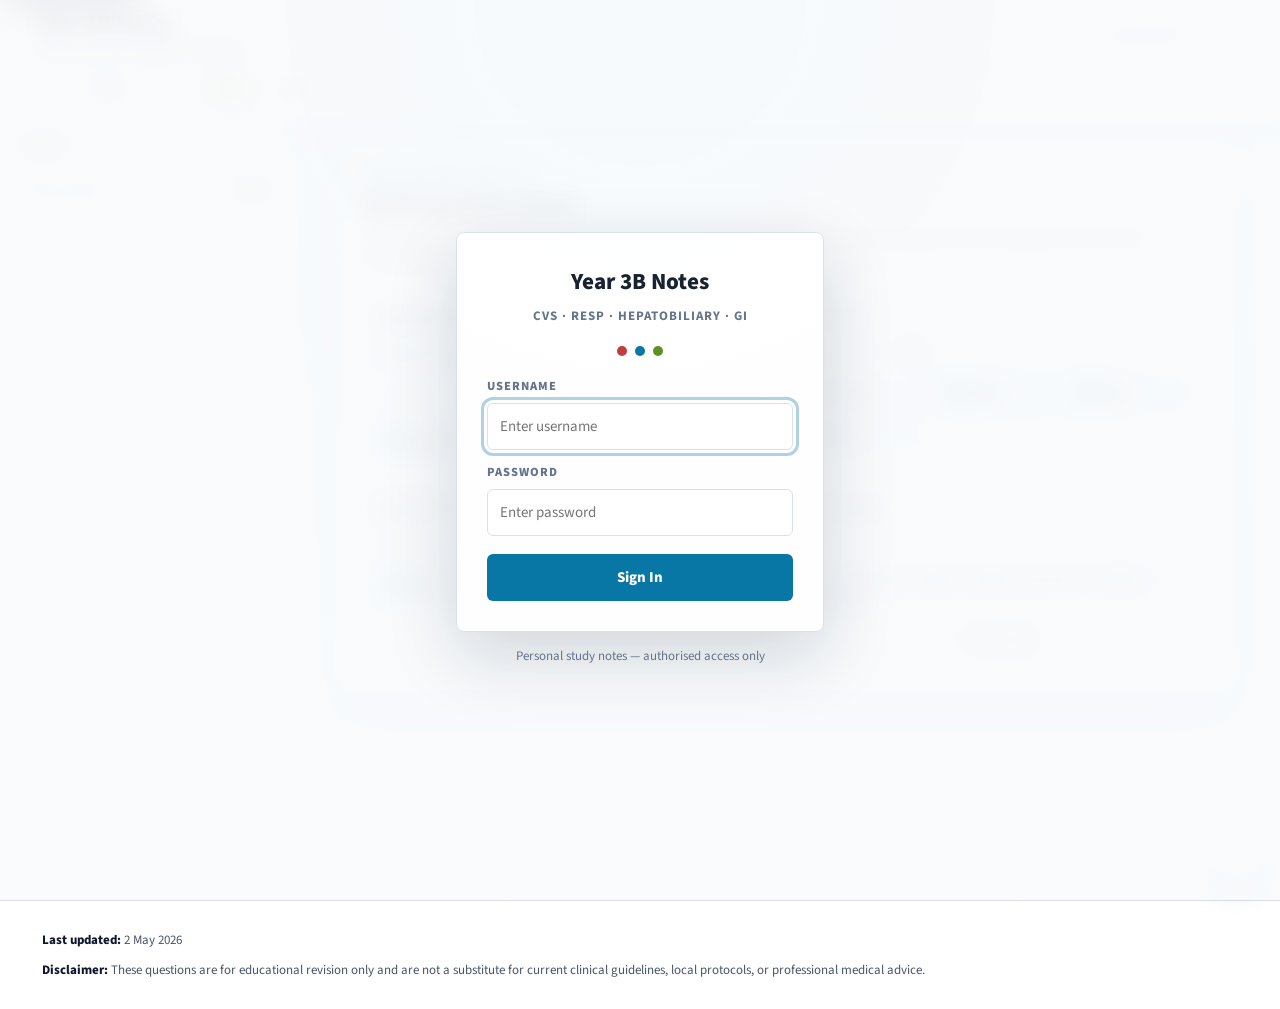
==== commit e149269e: "updated date" ====
--- a/mcq.html
+++ b/mcq.html
@@ -296,7 +296,7 @@
     <footer class="site-footer" role="contentinfo">
       <p class="u-style-089">
         <strong class="u-style-090"> Last updated: </strong>
-        1 May 2026
+        2 May 2026
       </p>
       <p class="u-style-091">
         <strong class="u-style-090"> Disclaimer: </strong>
